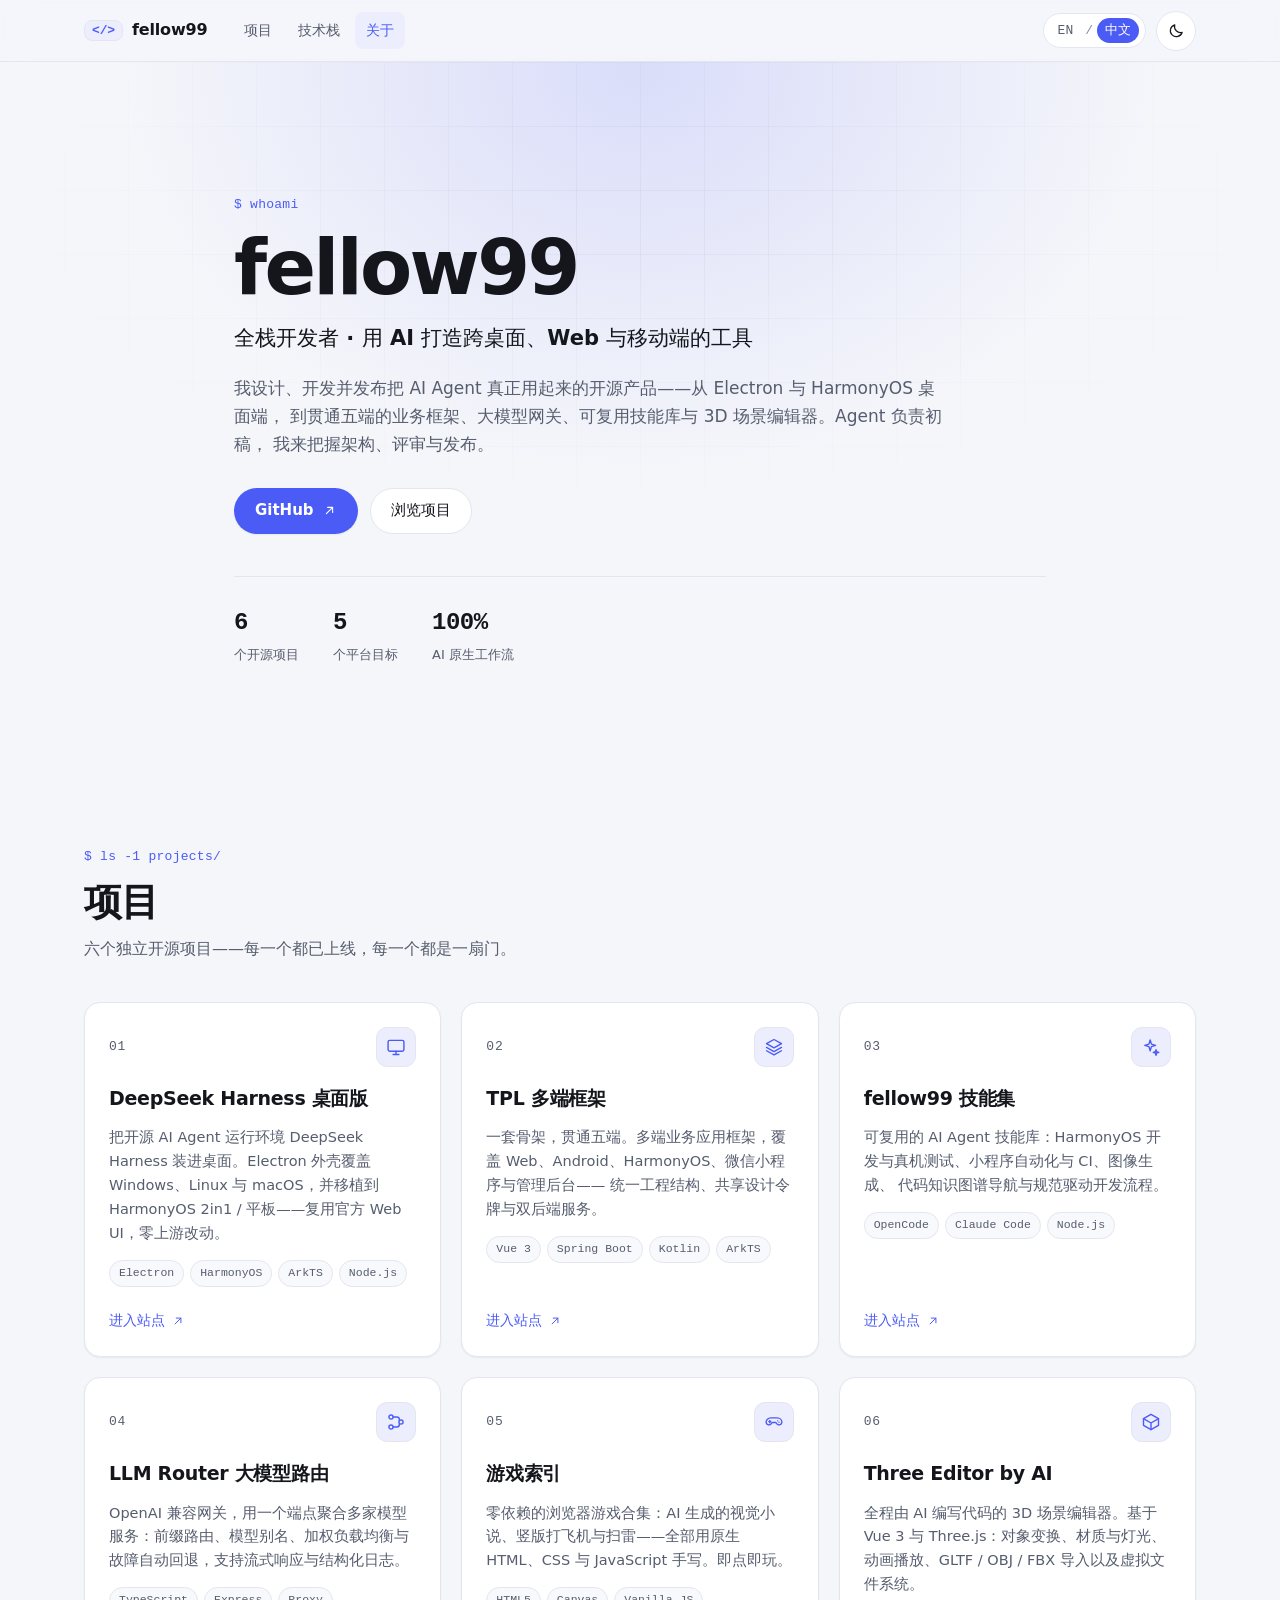
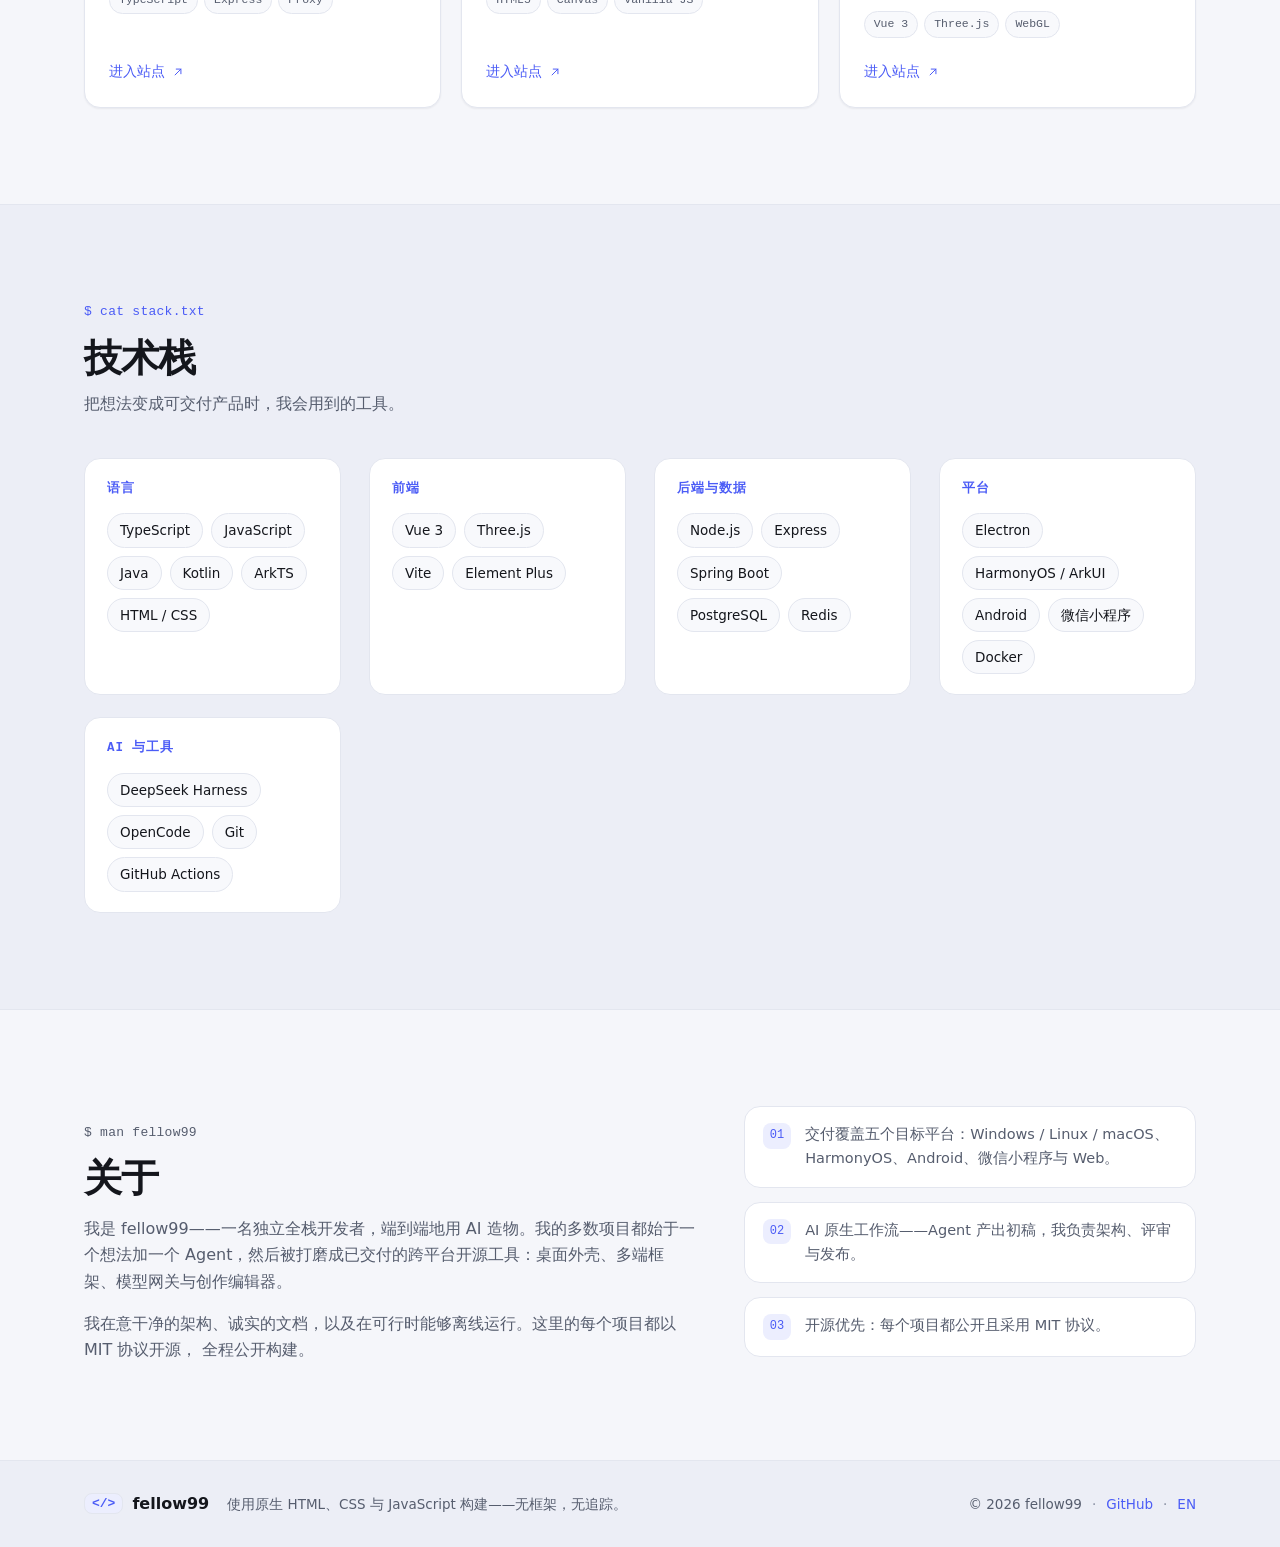
==== index_zh.html @ 57cb8d8e "feat: add bilingual personal homepage hub for six projects Add index.html (EN) and index_zh.html (zh" ====
<!DOCTYPE html>
<html lang="zh-CN" data-theme="light">
<head>
<meta charset="UTF-8">
<meta name="viewport" content="width=device-width, initial-scale=1.0">
<meta name="color-scheme" content="light dark">
<meta name="description" content="fellow99 —— 独立全栈开发者，用 AI 打造跨桌面、Web 与移动端的开源工具。">
<title>fellow99 — 用 AI 造物</title>
<script>
  (function () {
    var root = document.documentElement;
    try {
      var t = localStorage.getItem('fellow99-theme');
      if (t !== 'light' && t !== 'dark') {
        t = (window.matchMedia && window.matchMedia('(prefers-color-scheme: dark)').matches) ? 'dark' : 'light';
      }
      root.setAttribute('data-theme', t);
      root.classList.add('js');
      // Failsafe: if the deferred site script never runs, reveal all content.
      window.setTimeout(function () {
        if (!window.__fellow99Ready) root.classList.remove('js');
      }, 2000);
    } catch (e) { /* no-op: CSS default theme still applies */ }
  })();
</script>
<link rel="stylesheet" href="assets/style.css">
</head>
<body>

<svg class="svg-sprite" aria-hidden="true" focusable="false">
  <symbol id="i-desktop" viewBox="0 0 24 24">
    <rect x="2.5" y="4" width="19" height="13" rx="2"/>
    <path d="M8.5 21h7M12 17v4"/>
  </symbol>
  <symbol id="i-layers" viewBox="0 0 24 24">
    <path d="m12 3 9 5-9 5-9-5 9-5Z"/>
    <path d="m3 12.5 9 5 9-5"/>
    <path d="m3 16.5 9 5 9-5"/>
  </symbol>
  <symbol id="i-spark" viewBox="0 0 24 24">
    <path d="M11 3.5 12.5 8.5 17.5 10 12.5 11.5 11 16.5 9.5 11.5 4.5 10 9.5 8.5 11 3.5Z"/>
    <path d="M18 15.2 18.8 17.7 21.3 18.5 18.8 19.3 18 21.8 17.2 19.3 14.7 18.5 17.2 17.7 18 15.2Z"/>
  </symbol>
  <symbol id="i-route" viewBox="0 0 24 24">
    <circle cx="6" cy="6" r="2.5"/>
    <circle cx="6" cy="18" r="2.5"/>
    <circle cx="18" cy="12" r="2.5"/>
    <path d="M8.5 6H13a3 3 0 0 1 3 3v.5M8.5 18H13a3 3 0 0 0 3-3v-.5"/>
  </symbol>
  <symbol id="i-gamepad" viewBox="0 0 24 24">
    <path d="M8 7h8a5.5 5.5 0 0 1 5.5 5.5A3.5 3.5 0 0 1 15.2 14L14 12.5h-4L8.8 14A3.5 3.5 0 0 1 2.5 12.5 5.5 5.5 0 0 1 8 7Z"/>
    <path d="M7 10.2v2.6M5.7 11.5h2.6M16.4 10.6h.01M18 12.2h.01"/>
  </symbol>
  <symbol id="i-cube" viewBox="0 0 24 24">
    <path d="M12 2.8 21 8v8l-9 5.2L3 16V8l9-5.2Z"/>
    <path d="m3 8 9 5.2L21 8M12 13.2V21"/>
  </symbol>
  <symbol id="i-sun" viewBox="0 0 24 24">
    <circle cx="12" cy="12" r="4.2"/>
    <path d="M12 2.5v2.2M12 19.3v2.2M2.5 12h2.2M19.3 12h2.2M5.2 5.2l1.6 1.6M17.2 17.2l1.6 1.6M18.8 5.2l-1.6 1.6M6.8 17.2l-1.6 1.6"/>
  </symbol>
  <symbol id="i-moon" viewBox="0 0 24 24">
    <path d="M20 14.5A8.5 8.5 0 0 1 9.5 4a8.5 8.5 0 1 0 10.5 10.5Z"/>
  </symbol>
  <symbol id="i-external" viewBox="0 0 24 24">
    <path d="M7 17 17 7M9 7h8v8"/>
  </symbol>
</svg>

<header class="site-header">
  <div class="header-inner">
    <a class="brand" href="#top" aria-label="fellow99 —— 返回顶部">
      <span class="brand-mark" aria-hidden="true">&lt;/&gt;</span>
      <span class="brand-name">fellow99</span>
    </a>

    <nav class="nav" aria-label="页面分区">
      <a href="#projects" data-nav>项目</a>
      <a href="#stack" data-nav>技术栈</a>
      <a href="#about" data-nav>关于</a>
    </nav>

    <div class="controls">
      <div class="lang-switch" role="group" aria-label="语言">
        <a class="lang" href="index.html" hreflang="en">EN</a>
        <span class="lang-sep" aria-hidden="true">/</span>
        <a class="lang is-active" href="index_zh.html" hreflang="zh-CN" aria-current="page">中文</a>
      </div>

      <button class="theme-toggle" id="themeToggle" type="button"
              aria-label="切换到暗色主题"
              data-label-dark="切换到暗色主题"
              data-label-light="切换到亮色主题">
        <svg class="icon icon-sun" aria-hidden="true"><use href="#i-sun"></use></svg>
        <svg class="icon icon-moon" aria-hidden="true"><use href="#i-moon"></use></svg>
      </button>
    </div>
  </div>
</header>

<main id="top">

  <section class="hero">
    <div class="container hero-inner">
      <p class="eyebrow reveal">$ whoami</p>
      <h1 class="hero-title reveal">fellow99</h1>
      <p class="hero-role reveal">全栈开发者 · 用 AI 打造跨桌面、Web 与移动端的工具</p>
      <p class="hero-lede reveal">
        我设计、开发并发布把 AI Agent 真正用起来的开源产品——从 Electron 与 HarmonyOS 桌面端，
        到贯通五端的业务框架、大模型网关、可复用技能库与 3D 场景编辑器。Agent 负责初稿，
        我来把握架构、评审与发布。
      </p>

      <div class="hero-actions reveal">
        <a class="btn btn-primary" href="https://github.com/fellow99" target="_blank" rel="noopener">
          GitHub
          <svg class="icon" aria-hidden="true"><use href="#i-external"></use></svg>
        </a>
        <a class="btn btn-ghost" href="#projects">浏览项目</a>
      </div>

      <ul class="stat-strip reveal">
        <li><span class="stat-num">6</span><span class="stat-label">个开源项目</span></li>
        <li><span class="stat-num">5</span><span class="stat-label">个平台目标</span></li>
        <li><span class="stat-num">100%</span><span class="stat-label">AI 原生工作流</span></li>
      </ul>
    </div>
  </section>

  <section class="section" id="projects">
    <div class="container">
      <header class="section-head reveal">
        <p class="eyebrow">$ ls -1 projects/</p>
        <h2 class="section-title">项目</h2>
        <p class="section-lede">六个独立开源项目——每一个都已上线，每一个都是一扇门。</p>
      </header>

      <div class="project-grid">

        <a class="project-card reveal" href="https://fellow99.github.io/deepseek-harness-desktop-website/" target="_blank" rel="noopener">
          <div class="card-top">
            <span class="card-index">01</span>
            <svg class="card-icon icon" aria-hidden="true"><use href="#i-desktop"></use></svg>
          </div>
          <h3 class="card-title">DeepSeek Harness 桌面版</h3>
          <p class="card-desc">
            把开源 AI Agent 运行环境 DeepSeek Harness 装进桌面。Electron 外壳覆盖 Windows、Linux 与
            macOS，并移植到 HarmonyOS 2in1 / 平板——复用官方 Web UI，零上游改动。
          </p>
          <ul class="card-tags">
            <li>Electron</li><li>HarmonyOS</li><li>ArkTS</li><li>Node.js</li>
          </ul>
          <span class="card-link">进入站点 <svg class="icon" aria-hidden="true"><use href="#i-external"></use></svg></span>
        </a>

        <a class="project-card reveal" href="https://fellow99.github.io/tpl-website/" target="_blank" rel="noopener">
          <div class="card-top">
            <span class="card-index">02</span>
            <svg class="card-icon icon" aria-hidden="true"><use href="#i-layers"></use></svg>
          </div>
          <h3 class="card-title">TPL 多端框架</h3>
          <p class="card-desc">
            一套骨架，贯通五端。多端业务应用框架，覆盖 Web、Android、HarmonyOS、微信小程序与管理后台——
            统一工程结构、共享设计令牌与双后端服务。
          </p>
          <ul class="card-tags">
            <li>Vue 3</li><li>Spring Boot</li><li>Kotlin</li><li>ArkTS</li>
          </ul>
          <span class="card-link">进入站点 <svg class="icon" aria-hidden="true"><use href="#i-external"></use></svg></span>
        </a>

        <a class="project-card reveal" href="https://fellow99.github.io/fellow99-skills/" target="_blank" rel="noopener">
          <div class="card-top">
            <span class="card-index">03</span>
            <svg class="card-icon icon" aria-hidden="true"><use href="#i-spark"></use></svg>
          </div>
          <h3 class="card-title">fellow99 技能集</h3>
          <p class="card-desc">
            可复用的 AI Agent 技能库：HarmonyOS 开发与真机测试、小程序自动化与 CI、图像生成、
            代码知识图谱导航与规范驱动开发流程。
          </p>
          <ul class="card-tags">
            <li>OpenCode</li><li>Claude Code</li><li>Node.js</li>
          </ul>
          <span class="card-link">进入站点 <svg class="icon" aria-hidden="true"><use href="#i-external"></use></svg></span>
        </a>

        <a class="project-card reveal" href="https://fellow99.github.io/llm-router/" target="_blank" rel="noopener">
          <div class="card-top">
            <span class="card-index">04</span>
            <svg class="card-icon icon" aria-hidden="true"><use href="#i-route"></use></svg>
          </div>
          <h3 class="card-title">LLM Router 大模型路由</h3>
          <p class="card-desc">
            OpenAI 兼容网关，用一个端点聚合多家模型服务：前缀路由、模型别名、加权负载均衡与
            故障自动回退，支持流式响应与结构化日志。
          </p>
          <ul class="card-tags">
            <li>TypeScript</li><li>Express</li><li>Proxy</li>
          </ul>
          <span class="card-link">进入站点 <svg class="icon" aria-hidden="true"><use href="#i-external"></use></svg></span>
        </a>

        <a class="project-card reveal" href="https://fellow99.github.io/games-index/" target="_blank" rel="noopener">
          <div class="card-top">
            <span class="card-index">05</span>
            <svg class="card-icon icon" aria-hidden="true"><use href="#i-gamepad"></use></svg>
          </div>
          <h3 class="card-title">游戏索引</h3>
          <p class="card-desc">
            零依赖的浏览器游戏合集：AI 生成的视觉小说、竖版打飞机与扫雷——全部用原生 HTML、CSS 与
            JavaScript 手写。即点即玩。
          </p>
          <ul class="card-tags">
            <li>HTML5</li><li>Canvas</li><li>Vanilla JS</li>
          </ul>
          <span class="card-link">进入站点 <svg class="icon" aria-hidden="true"><use href="#i-external"></use></svg></span>
        </a>

        <a class="project-card reveal" href="https://fellow99.github.io/three-editor-by-ai/" target="_blank" rel="noopener">
          <div class="card-top">
            <span class="card-index">06</span>
            <svg class="card-icon icon" aria-hidden="true"><use href="#i-cube"></use></svg>
          </div>
          <h3 class="card-title">Three Editor by AI</h3>
          <p class="card-desc">
            全程由 AI 编写代码的 3D 场景编辑器。基于 Vue 3 与 Three.js：对象变换、材质与灯光、
            动画播放、GLTF / OBJ / FBX 导入以及虚拟文件系统。
          </p>
          <ul class="card-tags">
            <li>Vue 3</li><li>Three.js</li><li>WebGL</li>
          </ul>
          <span class="card-link">进入站点 <svg class="icon" aria-hidden="true"><use href="#i-external"></use></svg></span>
        </a>

      </div>
    </div>
  </section>

  <section class="section section-alt" id="stack">
    <div class="container">
      <header class="section-head reveal">
        <p class="eyebrow">$ cat stack.txt</p>
        <h2 class="section-title">技术栈</h2>
        <p class="section-lede">把想法变成可交付产品时，我会用到的工具。</p>
      </header>

      <div class="stack-grid">
        <div class="stack-group reveal">
          <h3 class="stack-title">语言</h3>
          <ul class="chips"><li>TypeScript</li><li>JavaScript</li><li>Java</li><li>Kotlin</li><li>ArkTS</li><li>HTML / CSS</li></ul>
        </div>
        <div class="stack-group reveal">
          <h3 class="stack-title">前端</h3>
          <ul class="chips"><li>Vue 3</li><li>Three.js</li><li>Vite</li><li>Element Plus</li></ul>
        </div>
        <div class="stack-group reveal">
          <h3 class="stack-title">后端与数据</h3>
          <ul class="chips"><li>Node.js</li><li>Express</li><li>Spring Boot</li><li>PostgreSQL</li><li>Redis</li></ul>
        </div>
        <div class="stack-group reveal">
          <h3 class="stack-title">平台</h3>
          <ul class="chips"><li>Electron</li><li>HarmonyOS / ArkUI</li><li>Android</li><li>微信小程序</li><li>Docker</li></ul>
        </div>
        <div class="stack-group reveal">
          <h3 class="stack-title">AI 与工具</h3>
          <ul class="chips"><li>DeepSeek Harness</li><li>OpenCode</li><li>Git</li><li>GitHub Actions</li></ul>
        </div>
      </div>
    </div>
  </section>

  <section class="section" id="about">
    <div class="container about-grid">
      <div class="about-copy reveal">
        <p class="eyebrow">$ man fellow99</p>
        <h2 class="section-title">关于</h2>
        <p>
          我是 fellow99——一名独立全栈开发者，端到端地用 AI 造物。我的多数项目都始于一个想法加一个
          Agent，然后被打磨成已交付的跨平台开源工具：桌面外壳、多端框架、模型网关与创作编辑器。
        </p>
        <p>
          我在意干净的架构、诚实的文档，以及在可行时能够离线运行。这里的每个项目都以 MIT 协议开源，
          全程公开构建。
        </p>
      </div>

      <ul class="fact-list reveal">
        <li>
          <span class="fact-mark" aria-hidden="true">01</span>
          <span class="fact-text">交付覆盖五个目标平台：Windows / Linux / macOS、HarmonyOS、Android、微信小程序与 Web。</span>
        </li>
        <li>
          <span class="fact-mark" aria-hidden="true">02</span>
          <span class="fact-text">AI 原生工作流——Agent 产出初稿，我负责架构、评审与发布。</span>
        </li>
        <li>
          <span class="fact-mark" aria-hidden="true">03</span>
          <span class="fact-text">开源优先：每个项目都公开且采用 MIT 协议。</span>
        </li>
      </ul>
    </div>
  </section>

</main>

<footer class="site-footer">
  <div class="container footer-inner">
    <div class="footer-brand">
      <span class="brand-mark" aria-hidden="true">&lt;/&gt;</span>
      <span>fellow99</span>
    </div>
    <p class="footer-note">使用原生 HTML、CSS 与 JavaScript 构建——无框架，无追踪。</p>
    <div class="footer-meta">
      <span>© <span data-year>2026</span> fellow99</span>
      <span class="footer-dot" aria-hidden="true">·</span>
      <a href="https://github.com/fellow99" target="_blank" rel="noopener">GitHub</a>
      <span class="footer-dot" aria-hidden="true">·</span>
      <a href="index.html" hreflang="en">EN</a>
    </div>
  </div>
</footer>

<script src="assets/script.js"></script>
</body>
</html>
---- assets/style.css ----
/* ============================================================
   fellow99.github.io — personal homepage
   Aesthetic: "engineering index" — monospace labels, hairline
   borders, a single indigo accent, token-driven dual theme.
   No frameworks, no external requests, offline-safe.
   ============================================================ */

/* ---------- Design tokens: light (default) ---------- */
:root {
  color-scheme: light;
  --bg:        #f5f6fa;
  --bg-soft:   #eceef6;
  --surface:   #ffffff;
  --surface-2: #f8f9fc;
  --text:      #14161c;
  --muted:     #565d6e;
  --faint:     #868da0;
  --hairline:  #e3e6ef;
  --accent:      #4b5cf6;
  --accent-ink:  #ffffff;
  --accent-soft: #eceefe;
  --accent-line: rgba(75, 92, 246, 0.42);
  --glow:        rgba(75, 92, 246, 0.16);
  --grid:        rgba(20, 24, 50, 0.045);
  --header-bg:   rgba(245, 246, 250, 0.82);

  --shadow-sm: 0 1px 2px rgba(16, 20, 40, 0.06);
  --shadow-md: 0 10px 30px -16px rgba(16, 20, 40, 0.28);
  --shadow-lg: 0 28px 64px -30px rgba(16, 20, 40, 0.36);

  --radius:    16px;
  --radius-sm: 11px;
  --radius-lg: 20px;
  --header-h:  62px;
  --container: 1160px;
  --ease:      cubic-bezier(0.22, 0.61, 0.36, 1);

  --font-sans: system-ui, -apple-system, "Segoe UI", Roboto, "Helvetica Neue",
               "PingFang SC", "Hiragino Sans GB", "Microsoft YaHei", "Noto Sans SC", sans-serif;
  --font-mono: ui-monospace, SFMono-Regular, "SF Mono", Menlo, Consolas,
               "JetBrains Mono", "Fira Code", "Courier New", monospace;
}

/* ---------- Design tokens: dark ---------- */
html[data-theme="dark"] {
  color-scheme: dark;
  --bg:        #08090d;
  --bg-soft:   #0d0f16;
  --surface:   #101319;
  --surface-2: #151922;
  --text:      #eceef4;
  --muted:     #9aa1b2;
  --faint:     #6b7286;
  --hairline:  #20242f;
  --accent:      #8290ff;
  --accent-ink:  #0a0b10;
  --accent-soft: #161a29;
  --accent-line: rgba(130, 144, 255, 0.48);
  --glow:        rgba(130, 144, 255, 0.20);
  --grid:        rgba(255, 255, 255, 0.035);
  --header-bg:   rgba(8, 9, 13, 0.78);

  --shadow-sm: 0 1px 2px rgba(0, 0, 0, 0.45);
  --shadow-md: 0 12px 32px -16px rgba(0, 0, 0, 0.72);
  --shadow-lg: 0 32px 72px -32px rgba(0, 0, 0, 0.9);
}

/* ---------- Reset & base ---------- */
*, *::before, *::after { box-sizing: border-box; }

html {
  scroll-behavior: smooth;
  -webkit-text-size-adjust: 100%;
}

body {
  margin: 0;
  background: var(--bg);
  color: var(--text);
  font-family: var(--font-sans);
  font-size: 16px;
  line-height: 1.65;
  -webkit-font-smoothing: antialiased;
  text-rendering: optimizeLegibility;
  transition: background-color 0.3s var(--ease), color 0.3s var(--ease);
}

h1, h2, h3, p, ul { margin: 0; }
ul { padding: 0; list-style: none; }
img, svg { display: block; }

a {
  color: var(--accent);
  text-decoration: none;
}
a:hover { text-decoration: underline; }

::selection { background: var(--accent); color: var(--accent-ink); }

:focus-visible {
  outline: 2px solid var(--accent);
  outline-offset: 3px;
  border-radius: 4px;
}

.container {
  width: 100%;
  max-width: var(--container);
  margin-inline: auto;
  padding-inline: 24px;
}

.svg-sprite {
  position: absolute;
  width: 0;
  height: 0;
  overflow: hidden;
}

.icon {
  width: 1em;
  height: 1em;
  flex: none;
  fill: none;
  stroke: currentColor;
  stroke-width: 1.7;
  stroke-linecap: round;
  stroke-linejoin: round;
}

/* ---------- Header ---------- */
.site-header {
  position: sticky;
  top: 0;
  z-index: 50;
  height: var(--header-h);
  border-bottom: 1px solid var(--hairline);
  background: var(--header-bg);
  -webkit-backdrop-filter: saturate(180%) blur(14px);
  backdrop-filter: saturate(180%) blur(14px);
}

.header-inner {
  display: flex;
  align-items: center;
  gap: 20px;
  height: 100%;
  max-width: var(--container);
  margin-inline: auto;
  padding-inline: 24px;
}

.brand {
  display: inline-flex;
  align-items: center;
  gap: 9px;
  color: var(--text);
  font-weight: 650;
  letter-spacing: -0.01em;
}
.brand:hover { text-decoration: none; }

.brand-mark {
  font-family: var(--font-mono);
  font-size: 13px;
  font-weight: 600;
  color: var(--accent);
  background: var(--accent-soft);
  border: 1px solid var(--hairline);
  border-radius: 8px;
  padding: 3px 7px;
  line-height: 1;
}

.nav {
  display: flex;
  gap: 4px;
  margin-left: 6px;
}

.nav a {
  color: var(--muted);
  font-size: 14px;
  padding: 7px 11px;
  border-radius: 8px;
  transition: color 0.2s var(--ease), background-color 0.2s var(--ease);
}
.nav a:hover { color: var(--text); background: var(--surface-2); text-decoration: none; }
.nav a.is-active { color: var(--accent); background: var(--accent-soft); }

.controls {
  display: flex;
  align-items: center;
  gap: 10px;
  margin-left: auto;
}

.lang-switch {
  display: inline-flex;
  align-items: center;
  gap: 4px;
  font-family: var(--font-mono);
  font-size: 13px;
  border: 1px solid var(--hairline);
  border-radius: 999px;
  padding: 4px 6px;
  background: var(--surface);
}
.lang {
  color: var(--muted);
  padding: 2px 8px;
  border-radius: 999px;
  transition: color 0.2s var(--ease), background-color 0.2s var(--ease);
}
.lang:hover { color: var(--text); text-decoration: none; }
.lang.is-active { color: var(--accent-ink); background: var(--accent); }
.lang-sep { color: var(--faint); }

.theme-toggle {
  display: inline-grid;
  place-items: center;
  width: 40px;
  height: 40px;
  border: 1px solid var(--hairline);
  border-radius: 999px;
  background: var(--surface);
  color: var(--text);
  cursor: pointer;
  transition: border-color 0.2s var(--ease), background-color 0.2s var(--ease), transform 0.2s var(--ease);
}
.theme-toggle:hover { border-color: var(--accent-line); transform: translateY(-1px); }
.theme-toggle .icon { width: 17px; height: 17px; }
.theme-toggle .icon-sun { display: none; }
.theme-toggle .icon-moon { display: block; }
html[data-theme="dark"] .theme-toggle .icon-sun { display: block; }
html[data-theme="dark"] .theme-toggle .icon-moon { display: none; }

/* ---------- Hero ---------- */
.hero {
  position: relative;
  overflow: hidden;
  padding: clamp(64px, 11vw, 132px) 0 clamp(48px, 7vw, 84px);
}

.hero::before {
  content: "";
  position: absolute;
  inset: -50% 0 auto;
  height: 150%;
  background: radial-gradient(58% 56% at 50% 34%, var(--glow), transparent 70%);
  pointer-events: none;
}

.hero::after {
  content: "";
  position: absolute;
  inset: 0;
  background-image:
    linear-gradient(var(--grid) 1px, transparent 1px),
    linear-gradient(90deg, var(--grid) 1px, transparent 1px);
  background-size: 64px 64px;
  -webkit-mask-image: radial-gradient(72% 62% at 50% 22%, #000, transparent 74%);
  mask-image: radial-gradient(72% 62% at 50% 22%, #000, transparent 74%);
  pointer-events: none;
}

.hero-inner { position: relative; z-index: 1; max-width: 860px; }

.eyebrow {
  font-family: var(--font-mono);
  font-size: 13px;
  letter-spacing: 0.02em;
  color: var(--accent);
  margin-bottom: 14px;
}

.hero-title {
  font-size: clamp(44px, 8vw, 76px);
  line-height: 1.02;
  letter-spacing: -0.035em;
  font-weight: 750;
}

.hero-role {
  margin-top: 14px;
  font-size: clamp(17px, 2.4vw, 21px);
  font-weight: 550;
  color: var(--text);
}

.hero-lede {
  margin-top: 18px;
  max-width: 66ch;
  font-size: 17px;
  color: var(--muted);
}

.hero-actions {
  display: flex;
  flex-wrap: wrap;
  gap: 12px;
  margin-top: 30px;
}

.btn {
  display: inline-flex;
  align-items: center;
  gap: 8px;
  min-height: 46px;
  padding: 0 20px;
  border-radius: 999px;
  font-size: 15px;
  font-weight: 560;
  border: 1px solid transparent;
  cursor: pointer;
  transition: transform 0.2s var(--ease), background-color 0.2s var(--ease),
              border-color 0.2s var(--ease), box-shadow 0.2s var(--ease);
}
.btn:hover { text-decoration: none; transform: translateY(-2px); }
.btn .icon { width: 15px; height: 15px; }

.btn-primary {
  background: var(--accent);
  color: var(--accent-ink);
  box-shadow: var(--shadow-sm);
}
.btn-primary:hover { box-shadow: var(--shadow-md); }

.btn-ghost {
  background: var(--surface);
  color: var(--text);
  border-color: var(--hairline);
}
.btn-ghost:hover { border-color: var(--accent-line); }

.stat-strip {
  display: flex;
  flex-wrap: wrap;
  gap: 14px 34px;
  margin-top: 42px;
  padding-top: 26px;
  border-top: 1px solid var(--hairline);
}
.stat-strip li { display: flex; flex-direction: column; gap: 2px; }
.stat-num {
  font-family: var(--font-mono);
  font-size: 24px;
  font-weight: 600;
  letter-spacing: -0.02em;
}
.stat-label { font-size: 13px; color: var(--muted); }

/* ---------- Section shell ---------- */
.section {
  padding: clamp(56px, 8vw, 96px) 0;
  scroll-margin-top: calc(var(--header-h) + 16px);
}
.section-alt { background: var(--bg-soft); border-block: 1px solid var(--hairline); }

.section-head { max-width: 720px; margin-bottom: 40px; }
.section-title {
  font-size: clamp(28px, 4vw, 38px);
  line-height: 1.12;
  letter-spacing: -0.025em;
  font-weight: 720;
}
.section-lede { margin-top: 12px; font-size: 16px; color: var(--muted); }

/* ---------- Projects ---------- */
.project-grid {
  display: grid;
  grid-template-columns: repeat(3, minmax(0, 1fr));
  gap: 20px;
}

.project-card {
  position: relative;
  display: flex;
  flex-direction: column;
  gap: 12px;
  padding: 24px;
  color: var(--text);
  background: var(--surface);
  border: 1px solid var(--hairline);
  border-radius: var(--radius);
  box-shadow: var(--shadow-sm);
  transition: transform 0.3s var(--ease), border-color 0.3s var(--ease),
              box-shadow 0.3s var(--ease), background-color 0.3s var(--ease);
}
.project-card:hover {
  text-decoration: none;
  transform: translateY(-3px);
  border-color: var(--accent-line);
  box-shadow: var(--shadow-lg);
}
.project-card::after {
  content: "";
  position: absolute;
  inset: 0;
  border-radius: inherit;
  background: radial-gradient(120% 90% at 50% -30%, var(--glow), transparent 62%);
  opacity: 0;
  transition: opacity 0.35s var(--ease);
  pointer-events: none;
}
.project-card:hover::after { opacity: 1; }

.card-top {
  display: flex;
  align-items: center;
  justify-content: space-between;
  margin-bottom: 4px;
}
.card-index {
  font-family: var(--font-mono);
  font-size: 13px;
  color: var(--muted);
  letter-spacing: 0.06em;
}
.card-icon {
  width: 40px;
  height: 40px;
  padding: 9px;
  border-radius: var(--radius-sm);
  background: var(--accent-soft);
  border: 1px solid var(--hairline);
  color: var(--accent);
}

.card-title {
  font-size: 19px;
  font-weight: 650;
  letter-spacing: -0.015em;
}
.card-desc { font-size: 14.5px; color: var(--muted); }

.card-tags {
  display: flex;
  flex-wrap: wrap;
  gap: 6px;
  margin-top: 2px;
}
.card-tags li {
  font-family: var(--font-mono);
  font-size: 11.5px;
  color: var(--muted);
  background: var(--surface-2);
  border: 1px solid var(--hairline);
  border-radius: 999px;
  padding: 3px 9px;
}

.card-link {
  display: inline-flex;
  align-items: center;
  gap: 6px;
  margin-top: auto;
  padding-top: 10px;
  font-size: 14px;
  font-weight: 560;
  color: var(--accent);
}
.card-link .icon {
  width: 14px;
  height: 14px;
  transition: transform 0.25s var(--ease);
}
.project-card:hover .card-link .icon { transform: translate(2px, -2px); }

/* ---------- Stack ---------- */
.stack-grid {
  display: grid;
  grid-template-columns: repeat(auto-fit, minmax(240px, 1fr));
  gap: 22px 28px;
}
.stack-group {
  padding: 20px 22px;
  background: var(--surface);
  border: 1px solid var(--hairline);
  border-radius: var(--radius);
}
.stack-title {
  font-family: var(--font-mono);
  font-size: 12.5px;
  font-weight: 600;
  letter-spacing: 0.07em;
  text-transform: uppercase;
  color: var(--accent);
  margin-bottom: 14px;
}
.chips { display: flex; flex-wrap: wrap; gap: 8px; }
.chips li {
  font-size: 13.5px;
  color: var(--text);
  background: var(--surface-2);
  border: 1px solid var(--hairline);
  border-radius: 999px;
  padding: 5px 12px;
}

/* ---------- About ---------- */
.about-grid {
  display: grid;
  grid-template-columns: 1.15fr 0.85fr;
  gap: 48px;
  align-items: start;
}
.about-copy p { margin-top: 16px; color: var(--muted); max-width: 60ch; }
.about-copy .section-title { margin-top: 0; }

.fact-list { display: flex; flex-direction: column; gap: 14px; }
.fact-list li {
  display: flex;
  gap: 14px;
  padding: 16px 18px;
  background: var(--surface);
  border: 1px solid var(--hairline);
  border-radius: var(--radius);
}
.fact-mark {
  font-family: var(--font-mono);
  font-size: 12px;
  color: var(--accent);
  background: var(--accent-soft);
  border-radius: 8px;
  padding: 3px 7px;
  height: fit-content;
}
.fact-text { font-size: 14.5px; color: var(--muted); }

/* ---------- Footer ---------- */
.site-footer {
  border-top: 1px solid var(--hairline);
  background: var(--bg-soft);
  padding: 30px 0;
}
.footer-inner {
  display: flex;
  flex-wrap: wrap;
  align-items: center;
  gap: 10px 18px;
}
.footer-brand {
  display: inline-flex;
  align-items: center;
  gap: 9px;
  font-weight: 650;
}
.footer-note { font-size: 13.5px; color: var(--muted); }
.footer-meta {
  display: flex;
  align-items: center;
  gap: 10px;
  margin-left: auto;
  font-size: 13.5px;
  color: var(--muted);
}
.footer-dot { color: var(--faint); }

/* ---------- Reveal on scroll (JS-gated) ---------- */
html.js .reveal {
  opacity: 0;
  transform: translateY(14px);
  transition: opacity 0.6s var(--ease), transform 0.6s var(--ease);
}
html.js .reveal.is-visible { opacity: 1; transform: none; }

/* Gentle stagger for the hero copy column */
.hero-inner .reveal:nth-child(1) { transition-delay: 0ms; }
.hero-inner .reveal:nth-child(2) { transition-delay: 70ms; }
.hero-inner .reveal:nth-child(3) { transition-delay: 140ms; }
.hero-inner .reveal:nth-child(4) { transition-delay: 210ms; }
.hero-inner .reveal:nth-child(5) { transition-delay: 280ms; }
.hero-inner .reveal:nth-child(6) { transition-delay: 350ms; }

/* ---------- Responsive ---------- */
@media (max-width: 980px) {
  .project-grid { grid-template-columns: repeat(2, minmax(0, 1fr)); }
  .about-grid { grid-template-columns: 1fr; gap: 32px; }
}

@media (max-width: 760px) {
  .nav { display: none; }
  .container, .header-inner { padding-inline: 18px; }
}

@media (max-width: 620px) {
  .project-grid { grid-template-columns: 1fr; }
  .header-inner { gap: 12px; }
  .stat-strip { gap: 12px 26px; }
  .footer-meta { margin-left: 0; }
}

/* ---------- Reduced motion ---------- */
@media (prefers-reduced-motion: reduce) {
  html { scroll-behavior: auto; }
  *, *::before, *::after {
    animation-duration: 0.001ms !important;
    transition-duration: 0.001ms !important;
    transition-delay: 0ms !important;
  }
  html.js .reveal { opacity: 1; transform: none; }
  .project-card:hover, .btn:hover, .theme-toggle:hover { transform: none; }
}
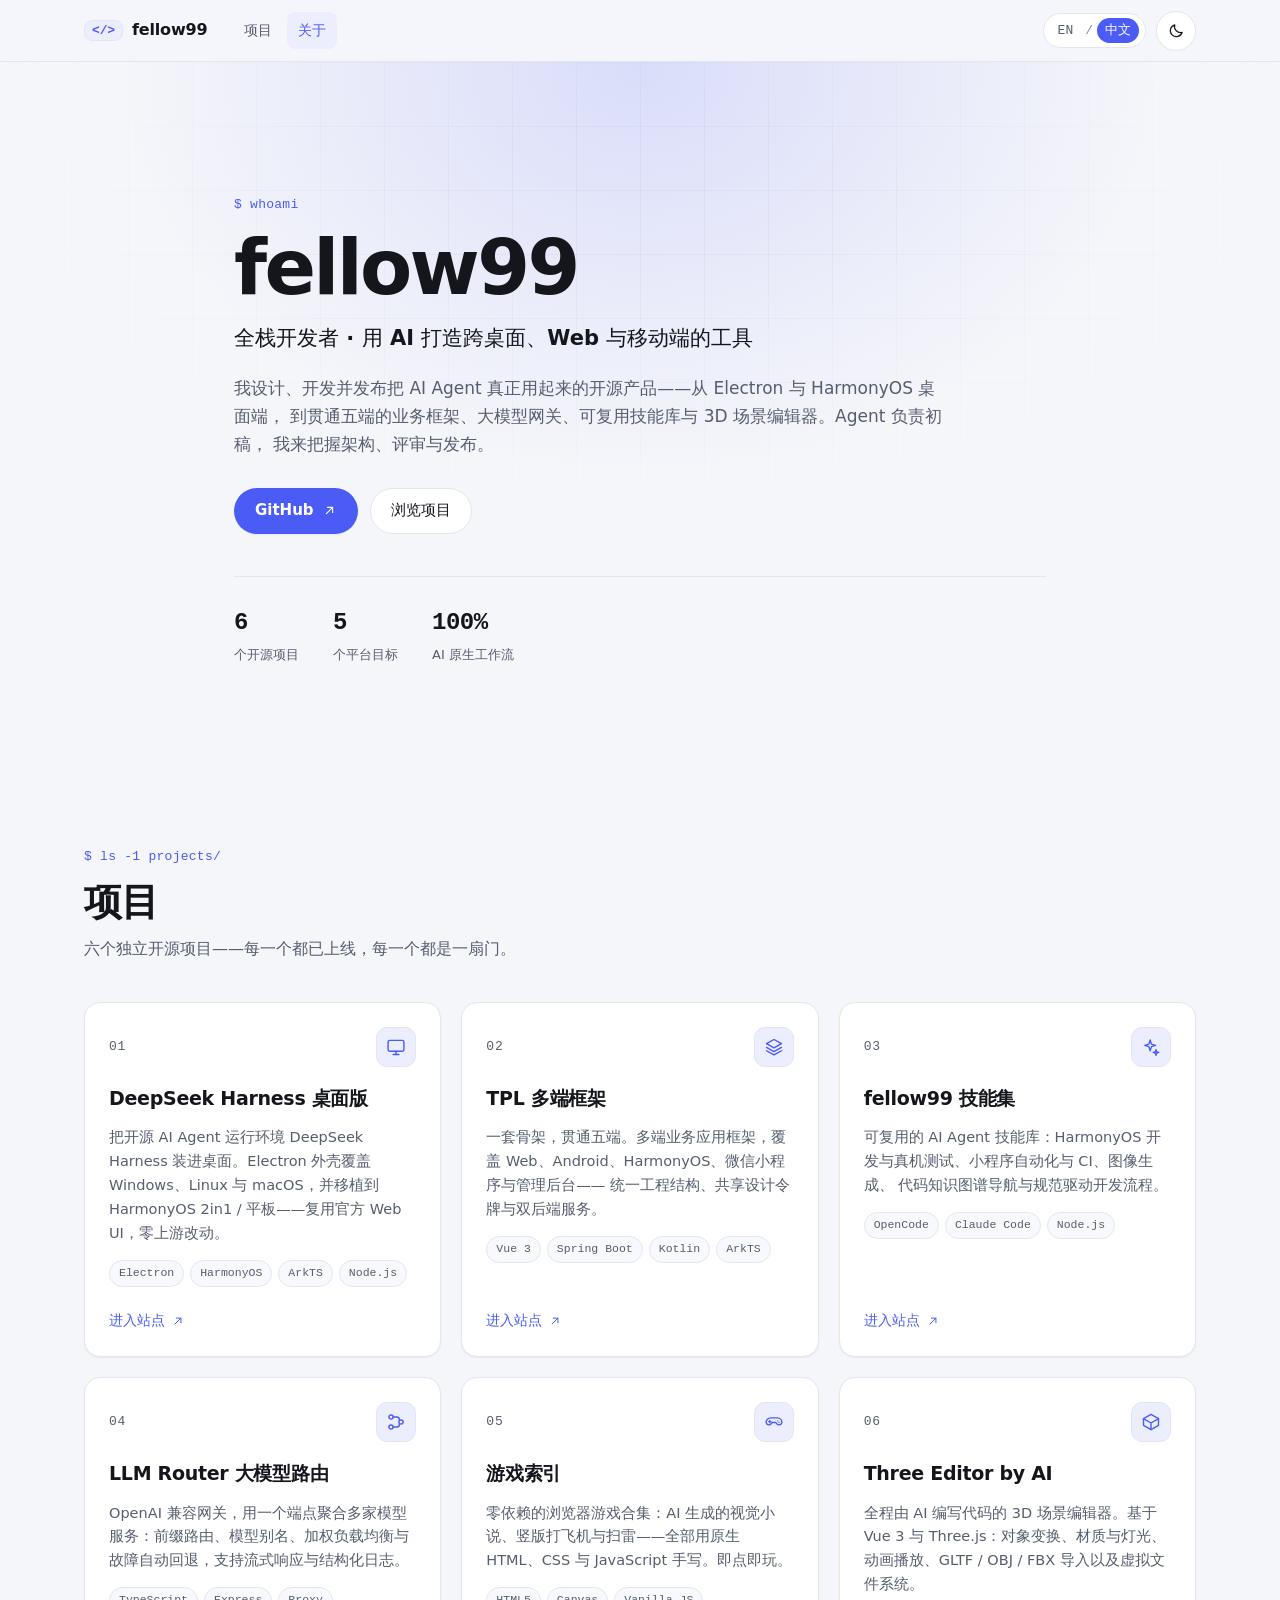
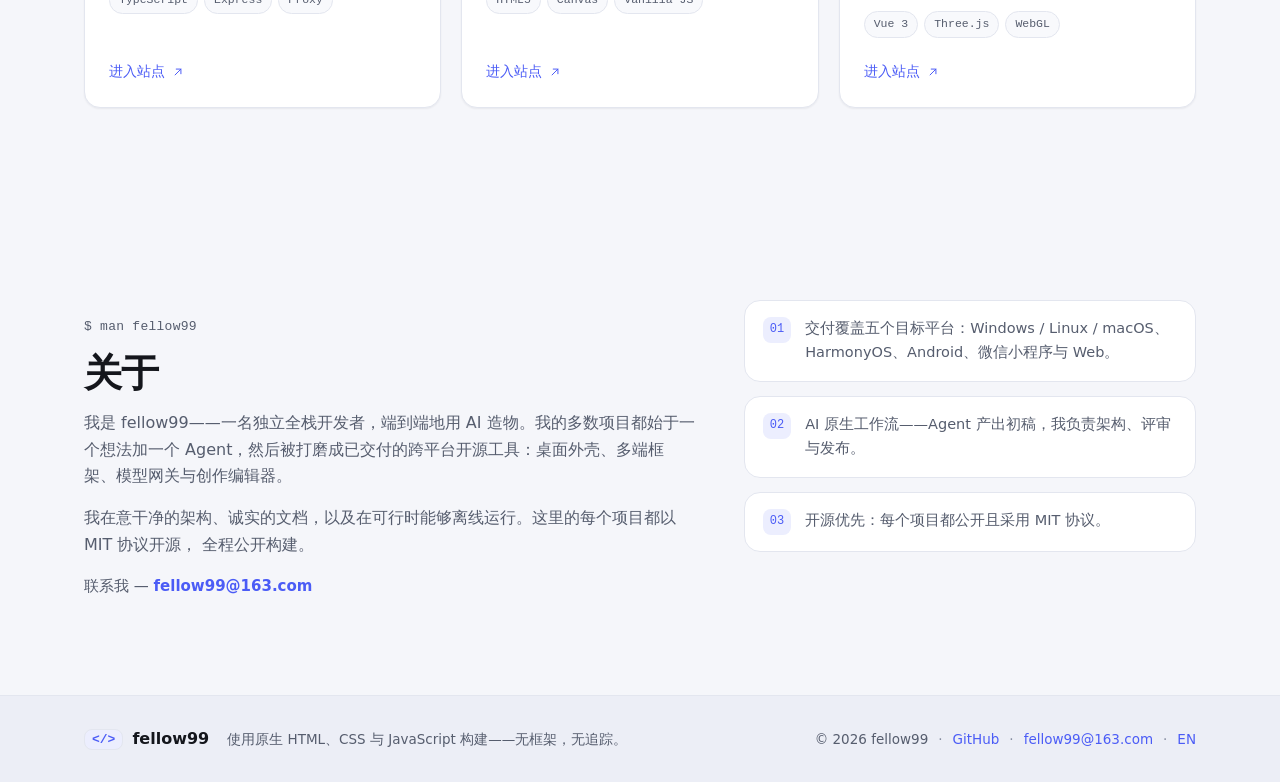
==== commit 3d710565: "feat: add email contact and remove the stack section Drop the Stack band, its nav link and the now-d" ====
--- a/index_zh.html
+++ b/index_zh.html
@@ -76,7 +76,6 @@
 
     <nav class="nav" aria-label="页面分区">
       <a href="#projects" data-nav>项目</a>
-      <a href="#stack" data-nav>技术栈</a>
       <a href="#about" data-nav>关于</a>
     </nav>
 
@@ -233,39 +232,6 @@
           <span class="card-link">进入站点 <svg class="icon" aria-hidden="true"><use href="#i-external"></use></svg></span>
         </a>
 
-      </div>
-    </div>
-  </section>
-
-  <section class="section section-alt" id="stack">
-    <div class="container">
-      <header class="section-head reveal">
-        <p class="eyebrow">$ cat stack.txt</p>
-        <h2 class="section-title">技术栈</h2>
-        <p class="section-lede">把想法变成可交付产品时，我会用到的工具。</p>
-      </header>
-
-      <div class="stack-grid">
-        <div class="stack-group reveal">
-          <h3 class="stack-title">语言</h3>
-          <ul class="chips"><li>TypeScript</li><li>JavaScript</li><li>Java</li><li>Kotlin</li><li>ArkTS</li><li>HTML / CSS</li></ul>
-        </div>
-        <div class="stack-group reveal">
-          <h3 class="stack-title">前端</h3>
-          <ul class="chips"><li>Vue 3</li><li>Three.js</li><li>Vite</li><li>Element Plus</li></ul>
-        </div>
-        <div class="stack-group reveal">
-          <h3 class="stack-title">后端与数据</h3>
-          <ul class="chips"><li>Node.js</li><li>Express</li><li>Spring Boot</li><li>PostgreSQL</li><li>Redis</li></ul>
-        </div>
-        <div class="stack-group reveal">
-          <h3 class="stack-title">平台</h3>
-          <ul class="chips"><li>Electron</li><li>HarmonyOS / ArkUI</li><li>Android</li><li>微信小程序</li><li>Docker</li></ul>
-        </div>
-        <div class="stack-group reveal">
-          <h3 class="stack-title">AI 与工具</h3>
-          <ul class="chips"><li>DeepSeek Harness</li><li>OpenCode</li><li>Git</li><li>GitHub Actions</li></ul>
-        </div>
       </div>
     </div>
   </section>
@@ -282,6 +248,9 @@
         <p>
           我在意干净的架构、诚实的文档，以及在可行时能够离线运行。这里的每个项目都以 MIT 协议开源，
           全程公开构建。
+        </p>
+        <p class="about-contact">
+          联系我 — <a href="mailto:fellow99@163.com">fellow99@163.com</a>
         </p>
       </div>
 
@@ -316,6 +285,8 @@
       <span class="footer-dot" aria-hidden="true">·</span>
       <a href="https://github.com/fellow99" target="_blank" rel="noopener">GitHub</a>
       <span class="footer-dot" aria-hidden="true">·</span>
+      <a href="mailto:fellow99@163.com">fellow99@163.com</a>
+      <span class="footer-dot" aria-hidden="true">·</span>
       <a href="index.html" hreflang="en">EN</a>
     </div>
   </div>
--- a/assets/style.css
+++ b/assets/style.css
@@ -355,8 +355,6 @@
   padding: clamp(56px, 8vw, 96px) 0;
   scroll-margin-top: calc(var(--header-h) + 16px);
 }
-.section-alt { background: var(--bg-soft); border-block: 1px solid var(--hairline); }
-
 .section-head { max-width: 720px; margin-bottom: 40px; }
 .section-title {
   font-size: clamp(28px, 4vw, 38px);
@@ -467,37 +465,6 @@
 }
 .project-card:hover .card-link .icon { transform: translate(2px, -2px); }
 
-/* ---------- Stack ---------- */
-.stack-grid {
-  display: grid;
-  grid-template-columns: repeat(auto-fit, minmax(240px, 1fr));
-  gap: 22px 28px;
-}
-.stack-group {
-  padding: 20px 22px;
-  background: var(--surface);
-  border: 1px solid var(--hairline);
-  border-radius: var(--radius);
-}
-.stack-title {
-  font-family: var(--font-mono);
-  font-size: 12.5px;
-  font-weight: 600;
-  letter-spacing: 0.07em;
-  text-transform: uppercase;
-  color: var(--accent);
-  margin-bottom: 14px;
-}
-.chips { display: flex; flex-wrap: wrap; gap: 8px; }
-.chips li {
-  font-size: 13.5px;
-  color: var(--text);
-  background: var(--surface-2);
-  border: 1px solid var(--hairline);
-  border-radius: 999px;
-  padding: 5px 12px;
-}
-
 /* ---------- About ---------- */
 .about-grid {
   display: grid;
@@ -507,6 +474,8 @@
 }
 .about-copy p { margin-top: 16px; color: var(--muted); max-width: 60ch; }
 .about-copy .section-title { margin-top: 0; }
+.about-contact { font-size: 15px; }
+.about-contact a { font-weight: 560; }
 
 .fact-list { display: flex; flex-direction: column; gap: 14px; }
 .fact-list li {
@@ -579,16 +548,79 @@
   .about-grid { grid-template-columns: 1fr; gap: 32px; }
 }
 
+/* Mobile / portrait: header becomes two rows and the section nav stays
+   reachable (horizontal scroll) instead of being hidden. */
 @media (max-width: 760px) {
-  .nav { display: none; }
-  .container, .header-inner { padding-inline: 18px; }
+  :root { --header-h: 104px; }
+
+  .site-header { height: auto; }
+
+  .header-inner {
+    flex-wrap: wrap;
+    align-items: center;
+    row-gap: 4px;
+    height: auto;
+    padding: 9px 18px 7px;
+  }
+
+  .brand { order: 1; }
+  .brand-name { font-size: 15px; }
+  .controls { order: 2; margin-left: auto; }
+
+  .nav {
+    order: 3;
+    width: 100%;
+    margin: 4px 0 0;
+    gap: 4px;
+    overflow-x: auto;
+    -webkit-overflow-scrolling: touch;
+    scrollbar-width: none;
+    -ms-overflow-style: none;
+  }
+  .nav::-webkit-scrollbar { display: none; }
+  .nav a {
+    display: inline-flex;
+    align-items: center;
+    min-height: 38px;
+    padding: 0 14px;
+    white-space: nowrap;
+  }
+
+  .container { padding-inline: 18px; }
+  .theme-toggle { width: 42px; height: 42px; }
+  .lang { display: inline-flex; align-items: center; min-height: 36px; padding: 0 11px; }
 }
 
 @media (max-width: 620px) {
   .project-grid { grid-template-columns: 1fr; }
-  .header-inner { gap: 12px; }
-  .stat-strip { gap: 12px 26px; }
+
+  .hero { padding-top: 44px; }
+  .hero-title { font-size: clamp(38px, 11vw, 54px); }
+  .hero-lede { font-size: 16px; }
+
+  .header-inner { gap: 10px; }
+  .section { padding: 52px 0; }
+  .section-head { margin-bottom: 30px; }
+
+  .footer-inner { flex-direction: column; align-items: flex-start; gap: 8px; }
   .footer-meta { margin-left: 0; }
+}
+
+@media (max-width: 440px) {
+  .hero-actions { flex-direction: column; }
+  .hero-actions .btn { width: 100%; justify-content: center; }
+
+  .stat-strip { display: grid; grid-template-columns: repeat(3, minmax(0, 1fr)); gap: 10px; }
+  .stat-num { font-size: 20px; }
+  .stat-label { font-size: 12px; }
+
+  .project-card { padding: 20px; }
+}
+
+/* Very narrow phones (≤380px): tighten gutters so brand + controls stay on one row. */
+@media (max-width: 380px) {
+  .container, .header-inner { padding-inline: 14px; }
+  .lang { padding: 6px 9px; }
 }
 
 /* ---------- Reduced motion ---------- */
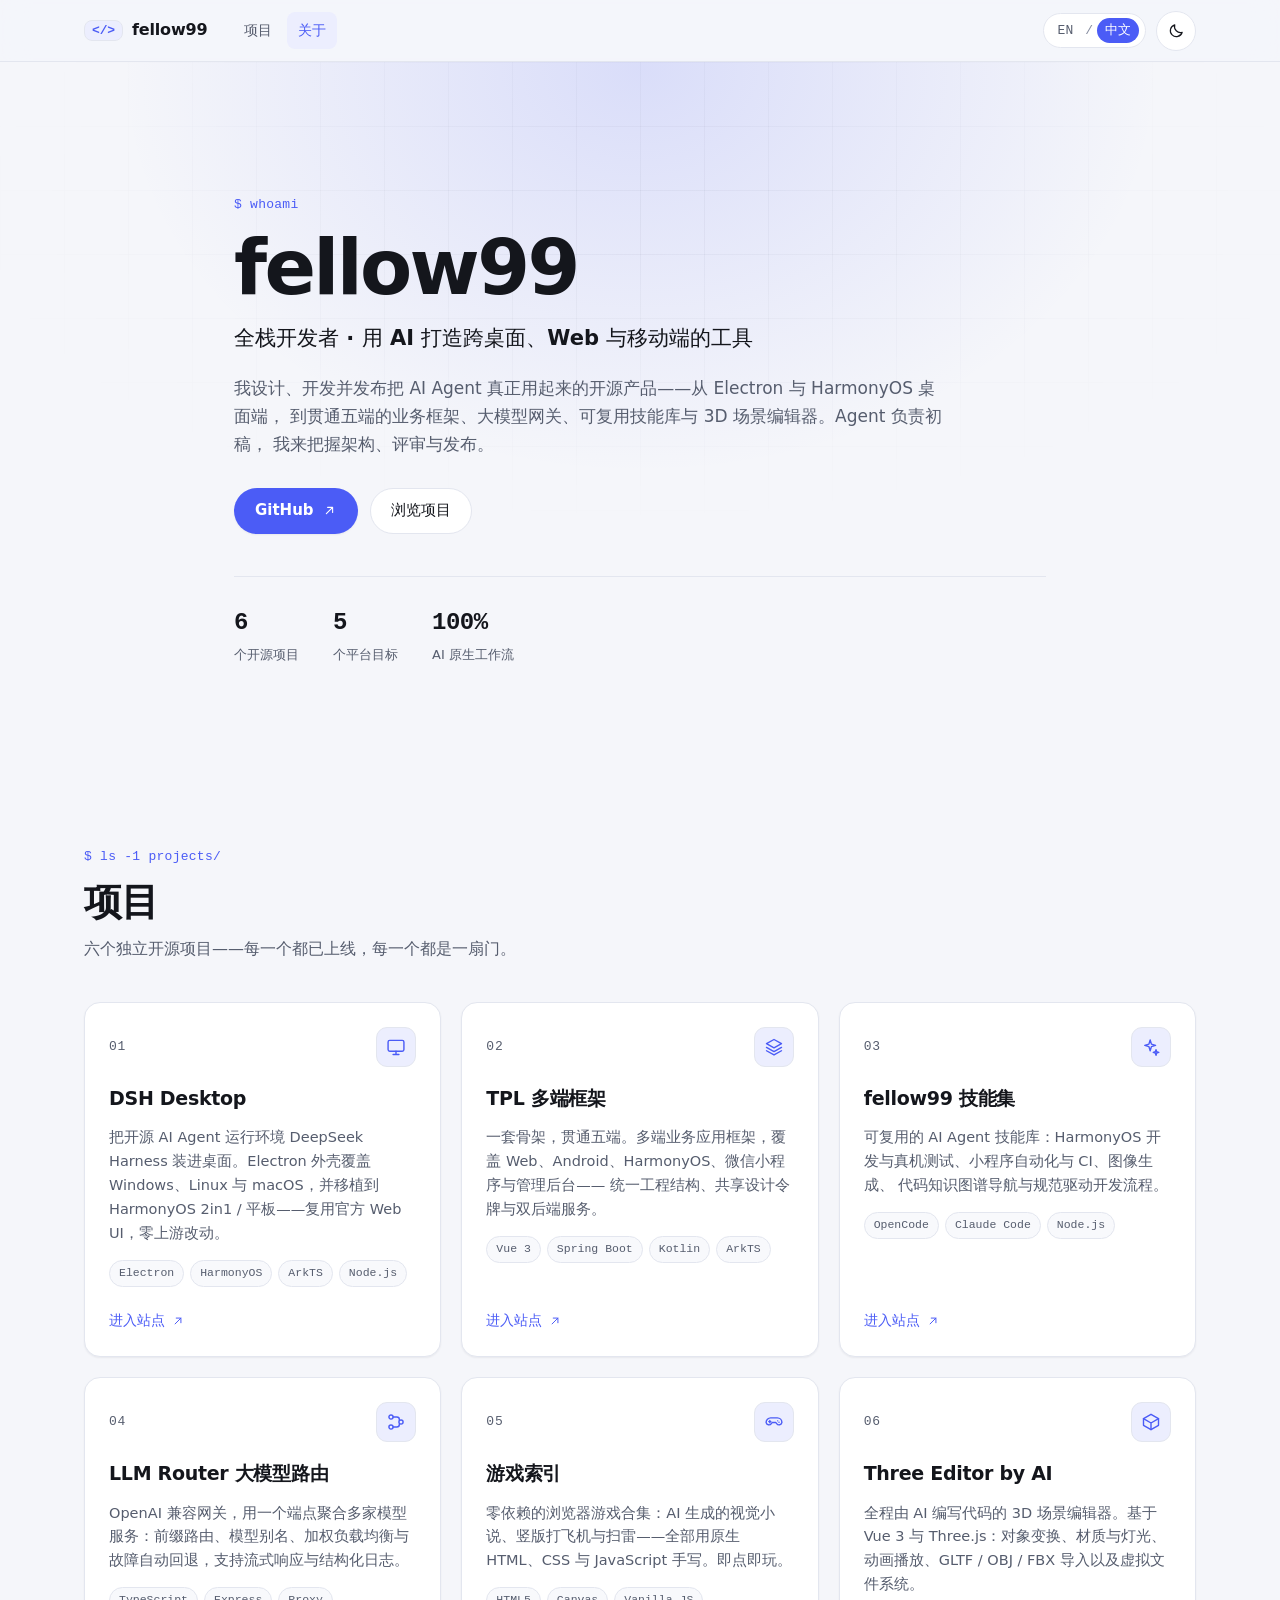
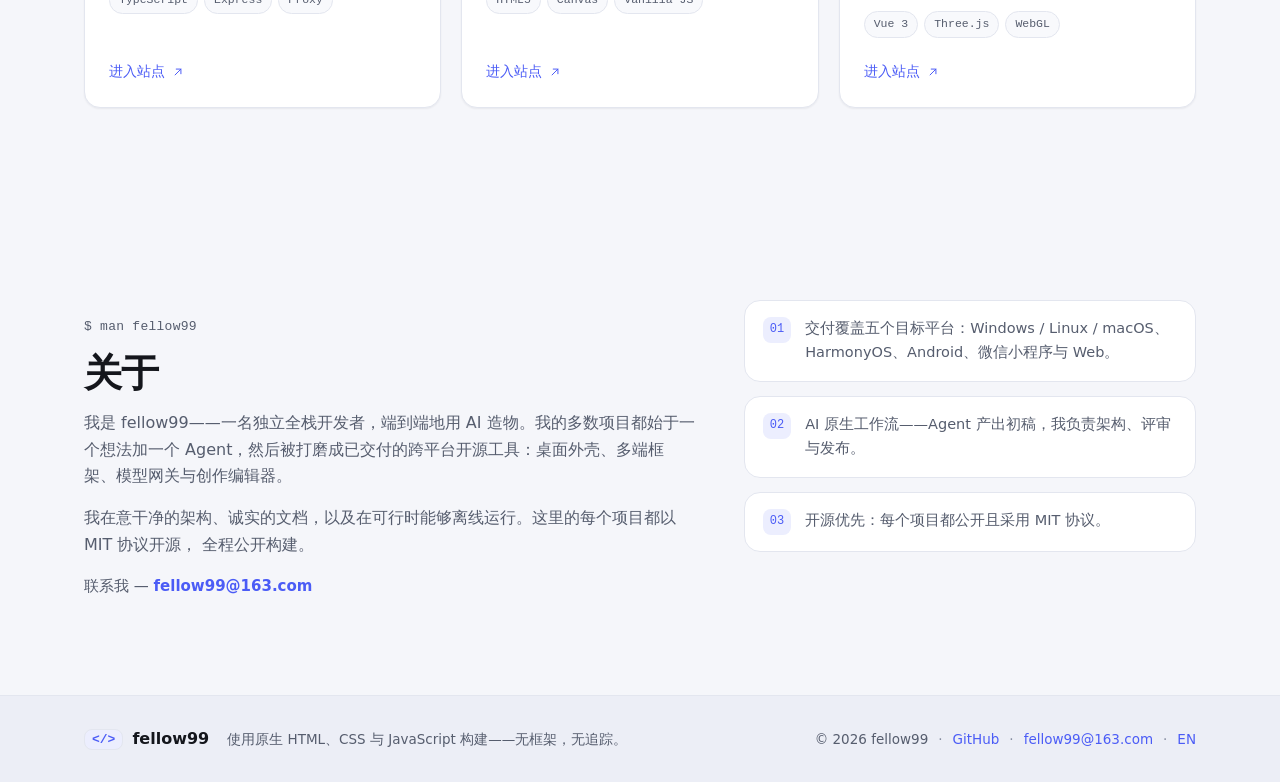
==== commit beafa0e7: "feat: 项目卡片更名 DSH Desktop 并更新站点链接 中英双页项目卡片标题统一为 DSH Desktop，卡片 href 同步到改名后的 dsh-desktop-website。  Ult" ====
--- a/index_zh.html
+++ b/index_zh.html
@@ -136,12 +136,12 @@
 
       <div class="project-grid">
 
-        <a class="project-card reveal" href="https://fellow99.github.io/deepseek-harness-desktop-website/" target="_blank" rel="noopener">
+        <a class="project-card reveal" href="https://fellow99.github.io/dsh-desktop-website/" target="_blank" rel="noopener">
           <div class="card-top">
             <span class="card-index">01</span>
             <svg class="card-icon icon" aria-hidden="true"><use href="#i-desktop"></use></svg>
           </div>
-          <h3 class="card-title">DeepSeek Harness 桌面版</h3>
+          <h3 class="card-title">DSH Desktop</h3>
           <p class="card-desc">
             把开源 AI Agent 运行环境 DeepSeek Harness 装进桌面。Electron 外壳覆盖 Windows、Linux 与
             macOS，并移植到 HarmonyOS 2in1 / 平板——复用官方 Web UI，零上游改动。
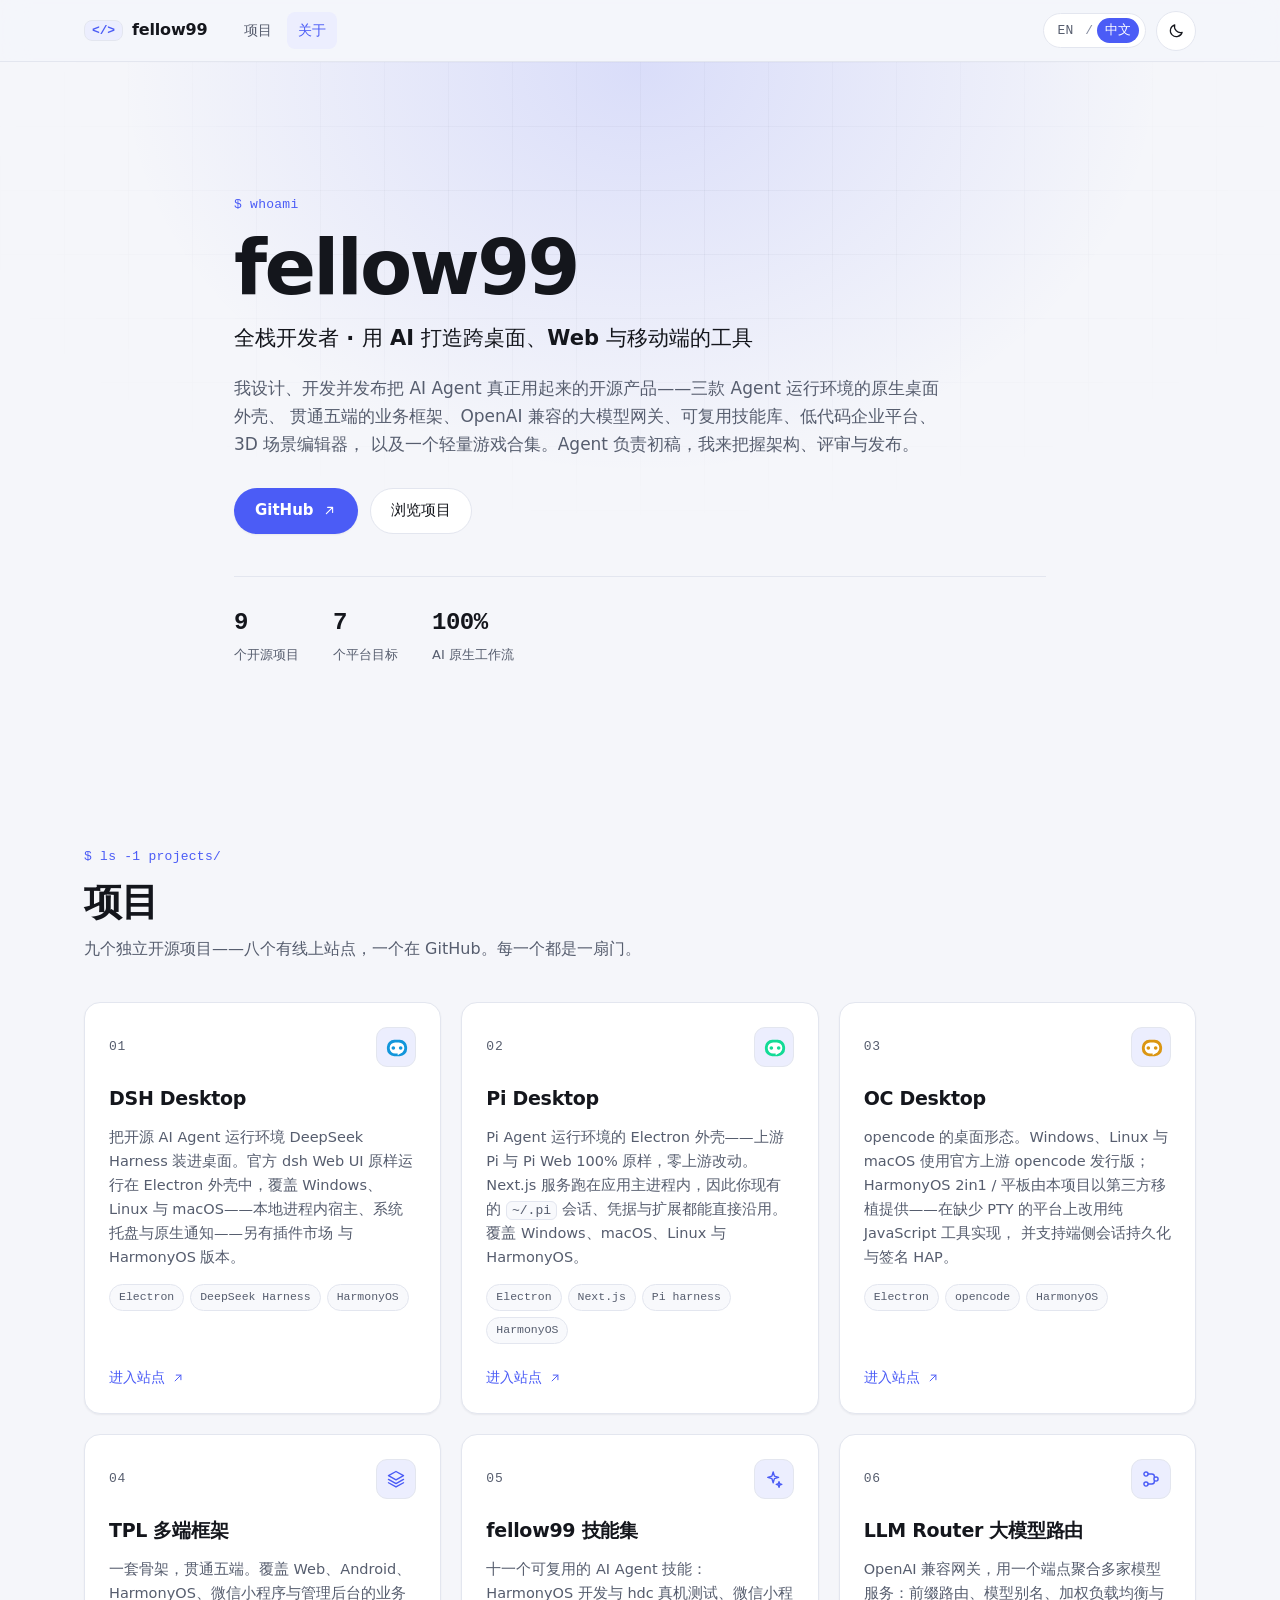
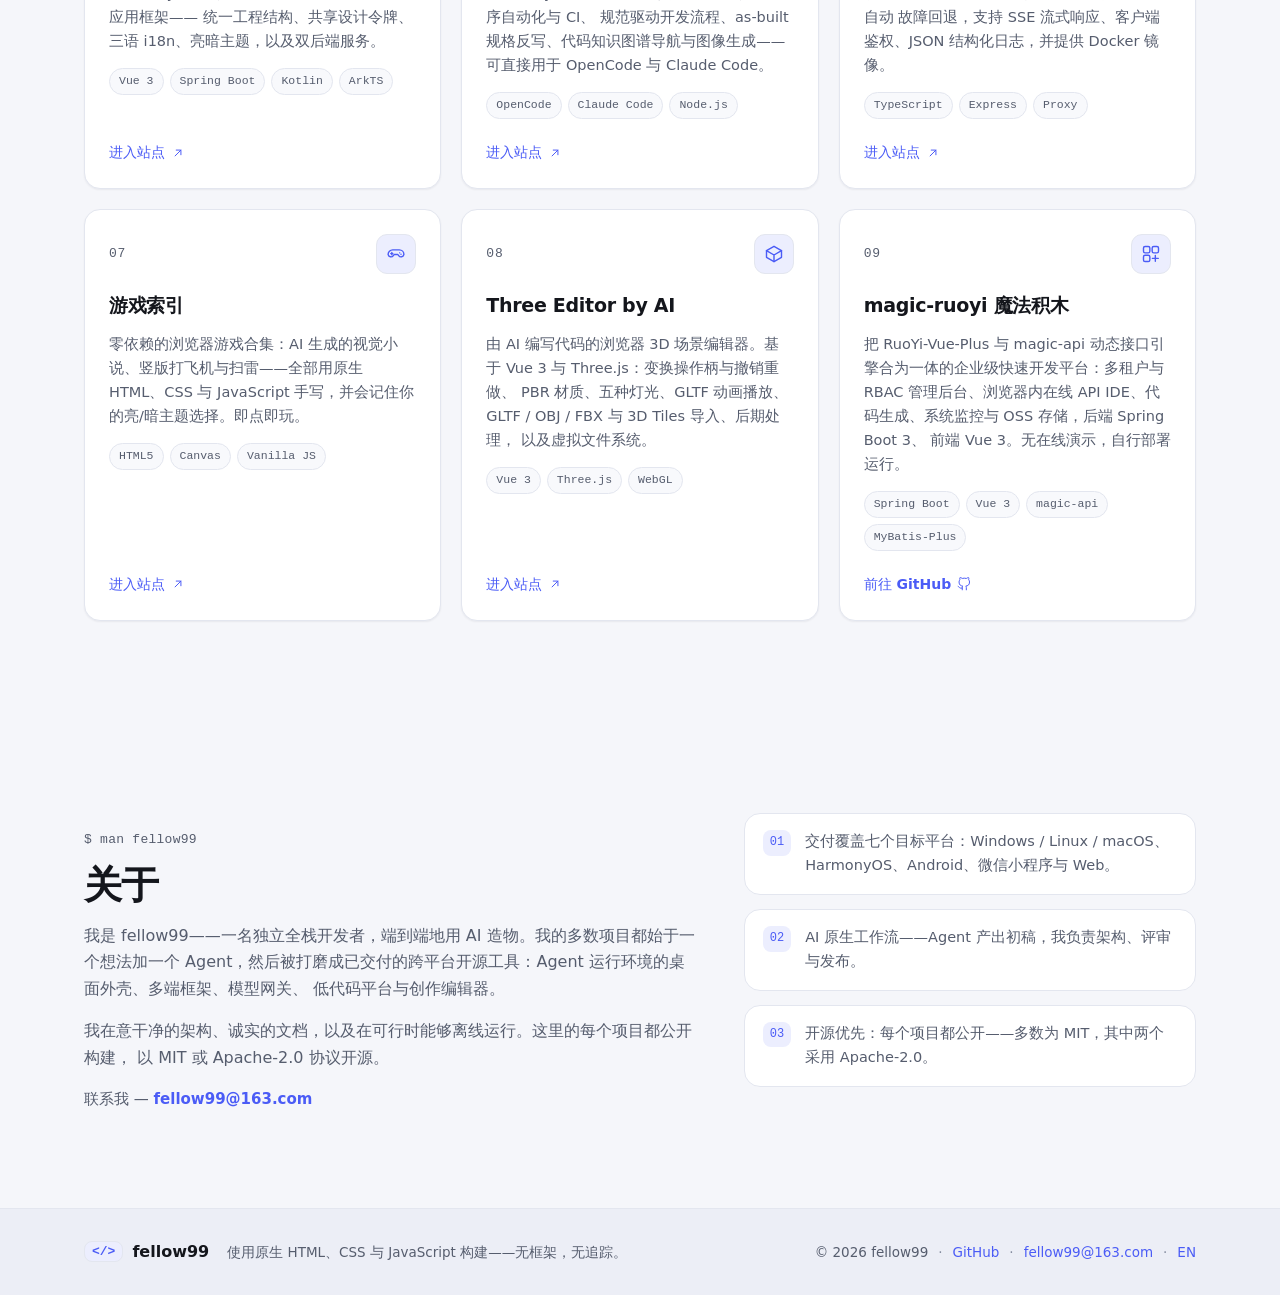
==== commit baca57ac: "feat: expand bilingual homepage hub from six to nine projects - Reorder and extend cards to entries " ====
--- a/index_zh.html
+++ b/index_zh.html
@@ -55,6 +55,15 @@
     <path d="M12 2.8 21 8v8l-9 5.2L3 16V8l9-5.2Z"/>
     <path d="m3 8 9 5.2L21 8M12 13.2V21"/>
   </symbol>
+  <symbol id="i-blocks" viewBox="0 0 24 24">
+    <rect x="3" y="3" width="7.6" height="7.6" rx="1.9"/>
+    <rect x="13.4" y="3" width="7.6" height="7.6" rx="1.9"/>
+    <rect x="3" y="13.4" width="7.6" height="7.6" rx="1.9"/>
+    <path d="M17.2 13.6v7.2M13.6 17.2h7.2"/>
+  </symbol>
+  <symbol id="i-github" viewBox="0 0 24 24">
+    <path d="M9 19c-5 1.5-5-2.5-7-3m14 6v-3.87a3.37 3.37 0 0 0-.94-2.61c3.14-.35 6.44-1.54 6.44-7A5.44 5.44 0 0 0 20 4.77 5.07 5.07 0 0 0 19.91 1S18.73.65 16 2.48a13.38 13.38 0 0 0-7 0C6.27.65 5.09 1 5.09 1A5.07 5.07 0 0 0 5 4.77a5.44 5.44 0 0 0-1.5 3.78c0 5.42 3.3 6.61 6.44 7A3.37 3.37 0 0 0 9 18.13V22"/>
+  </symbol>
   <symbol id="i-sun" viewBox="0 0 24 24">
     <circle cx="12" cy="12" r="4.2"/>
     <path d="M12 2.5v2.2M12 19.3v2.2M2.5 12h2.2M19.3 12h2.2M5.2 5.2l1.6 1.6M17.2 17.2l1.6 1.6M18.8 5.2l-1.6 1.6M6.8 17.2l-1.6 1.6"/>
@@ -105,9 +114,9 @@
       <h1 class="hero-title reveal">fellow99</h1>
       <p class="hero-role reveal">全栈开发者 · 用 AI 打造跨桌面、Web 与移动端的工具</p>
       <p class="hero-lede reveal">
-        我设计、开发并发布把 AI Agent 真正用起来的开源产品——从 Electron 与 HarmonyOS 桌面端，
-        到贯通五端的业务框架、大模型网关、可复用技能库与 3D 场景编辑器。Agent 负责初稿，
-        我来把握架构、评审与发布。
+        我设计、开发并发布把 AI Agent 真正用起来的开源产品——三款 Agent 运行环境的原生桌面外壳、
+        贯通五端的业务框架、OpenAI 兼容的大模型网关、可复用技能库、低代码企业平台、3D 场景编辑器，
+        以及一个轻量游戏合集。Agent 负责初稿，我来把握架构、评审与发布。
       </p>
 
       <div class="hero-actions reveal">
@@ -119,8 +128,8 @@
       </div>
 
       <ul class="stat-strip reveal">
-        <li><span class="stat-num">6</span><span class="stat-label">个开源项目</span></li>
-        <li><span class="stat-num">5</span><span class="stat-label">个平台目标</span></li>
+        <li><span class="stat-num">9</span><span class="stat-label">个开源项目</span></li>
+        <li><span class="stat-num">7</span><span class="stat-label">个平台目标</span></li>
         <li><span class="stat-num">100%</span><span class="stat-label">AI 原生工作流</span></li>
       </ul>
     </div>
@@ -131,7 +140,7 @@
       <header class="section-head reveal">
         <p class="eyebrow">$ ls -1 projects/</p>
         <h2 class="section-title">项目</h2>
-        <p class="section-lede">六个独立开源项目——每一个都已上线，每一个都是一扇门。</p>
+        <p class="section-lede">九个独立开源项目——八个有线上站点，一个在 GitHub。每一个都是一扇门。</p>
       </header>
 
       <div class="project-grid">
@@ -139,28 +148,69 @@
         <a class="project-card reveal" href="https://fellow99.github.io/dsh-desktop-website/" target="_blank" rel="noopener">
           <div class="card-top">
             <span class="card-index">01</span>
-            <svg class="card-icon icon" aria-hidden="true"><use href="#i-desktop"></use></svg>
+            <span class="card-icon card-icon-logo">
+              <img src="assets/logos/dsh-desktop.svg" alt="" width="22" height="22">
+            </span>
           </div>
           <h3 class="card-title">DSH Desktop</h3>
           <p class="card-desc">
-            把开源 AI Agent 运行环境 DeepSeek Harness 装进桌面。Electron 外壳覆盖 Windows、Linux 与
-            macOS，并移植到 HarmonyOS 2in1 / 平板——复用官方 Web UI，零上游改动。
-          </p>
-          <ul class="card-tags">
-            <li>Electron</li><li>HarmonyOS</li><li>ArkTS</li><li>Node.js</li>
+            把开源 AI Agent 运行环境 DeepSeek Harness 装进桌面。官方 dsh Web UI 原样运行在 Electron
+            外壳中，覆盖 Windows、Linux 与 macOS——本地进程内宿主、系统托盘与原生通知——另有插件市场
+            与 HarmonyOS 版本。
+          </p>
+          <ul class="card-tags">
+            <li>Electron</li><li>DeepSeek Harness</li><li>HarmonyOS</li>
+          </ul>
+          <span class="card-link">进入站点 <svg class="icon" aria-hidden="true"><use href="#i-external"></use></svg></span>
+        </a>
+
+        <a class="project-card reveal" href="https://fellow99.github.io/pi-desktop-website/" target="_blank" rel="noopener">
+          <div class="card-top">
+            <span class="card-index">02</span>
+            <span class="card-icon card-icon-logo">
+              <img src="assets/logos/pi-desktop.svg" alt="" width="22" height="22">
+            </span>
+          </div>
+          <h3 class="card-title">Pi Desktop</h3>
+          <p class="card-desc">
+            Pi Agent 运行环境的 Electron 外壳——上游 Pi 与 Pi Web 100% 原样，零上游改动。Next.js
+            服务跑在应用主进程内，因此你现有的 <code>~/.pi</code> 会话、凭据与扩展都能直接沿用。
+            覆盖 Windows、macOS、Linux 与 HarmonyOS。
+          </p>
+          <ul class="card-tags">
+            <li>Electron</li><li>Next.js</li><li>Pi harness</li><li>HarmonyOS</li>
+          </ul>
+          <span class="card-link">进入站点 <svg class="icon" aria-hidden="true"><use href="#i-external"></use></svg></span>
+        </a>
+
+        <a class="project-card reveal" href="https://fellow99.github.io/oc-desktop-website/" target="_blank" rel="noopener">
+          <div class="card-top">
+            <span class="card-index">03</span>
+            <span class="card-icon card-icon-logo">
+              <img src="assets/logos/oc-desktop.svg" alt="" width="22" height="22">
+            </span>
+          </div>
+          <h3 class="card-title">OC Desktop</h3>
+          <p class="card-desc">
+            opencode 的桌面形态。Windows、Linux 与 macOS 使用官方上游 opencode 发行版；HarmonyOS
+            2in1 / 平板由本项目以第三方移植提供——在缺少 PTY 的平台上改用纯 JavaScript 工具实现，
+            并支持端侧会话持久化与签名 HAP。
+          </p>
+          <ul class="card-tags">
+            <li>Electron</li><li>opencode</li><li>HarmonyOS</li>
           </ul>
           <span class="card-link">进入站点 <svg class="icon" aria-hidden="true"><use href="#i-external"></use></svg></span>
         </a>
 
         <a class="project-card reveal" href="https://fellow99.github.io/tpl-website/" target="_blank" rel="noopener">
           <div class="card-top">
-            <span class="card-index">02</span>
+            <span class="card-index">04</span>
             <svg class="card-icon icon" aria-hidden="true"><use href="#i-layers"></use></svg>
           </div>
           <h3 class="card-title">TPL 多端框架</h3>
           <p class="card-desc">
-            一套骨架，贯通五端。多端业务应用框架，覆盖 Web、Android、HarmonyOS、微信小程序与管理后台——
-            统一工程结构、共享设计令牌与双后端服务。
+            一套骨架，贯通五端。覆盖 Web、Android、HarmonyOS、微信小程序与管理后台的业务应用框架——
+            统一工程结构、共享设计令牌、三语 i18n、亮暗主题，以及双后端服务。
           </p>
           <ul class="card-tags">
             <li>Vue 3</li><li>Spring Boot</li><li>Kotlin</li><li>ArkTS</li>
@@ -170,13 +220,14 @@
 
         <a class="project-card reveal" href="https://fellow99.github.io/fellow99-skills/" target="_blank" rel="noopener">
           <div class="card-top">
-            <span class="card-index">03</span>
+            <span class="card-index">05</span>
             <svg class="card-icon icon" aria-hidden="true"><use href="#i-spark"></use></svg>
           </div>
           <h3 class="card-title">fellow99 技能集</h3>
           <p class="card-desc">
-            可复用的 AI Agent 技能库：HarmonyOS 开发与真机测试、小程序自动化与 CI、图像生成、
-            代码知识图谱导航与规范驱动开发流程。
+            十一个可复用的 AI Agent 技能：HarmonyOS 开发与 hdc 真机测试、微信小程序自动化与 CI、
+            规范驱动开发流程、as-built 规格反写、代码知识图谱导航与图像生成——可直接用于 OpenCode
+            与 Claude Code。
           </p>
           <ul class="card-tags">
             <li>OpenCode</li><li>Claude Code</li><li>Node.js</li>
@@ -186,13 +237,13 @@
 
         <a class="project-card reveal" href="https://fellow99.github.io/llm-router/" target="_blank" rel="noopener">
           <div class="card-top">
-            <span class="card-index">04</span>
+            <span class="card-index">06</span>
             <svg class="card-icon icon" aria-hidden="true"><use href="#i-route"></use></svg>
           </div>
           <h3 class="card-title">LLM Router 大模型路由</h3>
           <p class="card-desc">
-            OpenAI 兼容网关，用一个端点聚合多家模型服务：前缀路由、模型别名、加权负载均衡与
-            故障自动回退，支持流式响应与结构化日志。
+            OpenAI 兼容网关，用一个端点聚合多家模型服务：前缀路由、模型别名、加权负载均衡与自动
+            故障回退，支持 SSE 流式响应、客户端鉴权、JSON 结构化日志，并提供 Docker 镜像。
           </p>
           <ul class="card-tags">
             <li>TypeScript</li><li>Express</li><li>Proxy</li>
@@ -202,13 +253,13 @@
 
         <a class="project-card reveal" href="https://fellow99.github.io/games-index/" target="_blank" rel="noopener">
           <div class="card-top">
-            <span class="card-index">05</span>
+            <span class="card-index">07</span>
             <svg class="card-icon icon" aria-hidden="true"><use href="#i-gamepad"></use></svg>
           </div>
           <h3 class="card-title">游戏索引</h3>
           <p class="card-desc">
             零依赖的浏览器游戏合集：AI 生成的视觉小说、竖版打飞机与扫雷——全部用原生 HTML、CSS 与
-            JavaScript 手写。即点即玩。
+            JavaScript 手写，并会记住你的亮/暗主题选择。即点即玩。
           </p>
           <ul class="card-tags">
             <li>HTML5</li><li>Canvas</li><li>Vanilla JS</li>
@@ -218,18 +269,36 @@
 
         <a class="project-card reveal" href="https://fellow99.github.io/three-editor-by-ai/" target="_blank" rel="noopener">
           <div class="card-top">
-            <span class="card-index">06</span>
+            <span class="card-index">08</span>
             <svg class="card-icon icon" aria-hidden="true"><use href="#i-cube"></use></svg>
           </div>
           <h3 class="card-title">Three Editor by AI</h3>
           <p class="card-desc">
-            全程由 AI 编写代码的 3D 场景编辑器。基于 Vue 3 与 Three.js：对象变换、材质与灯光、
-            动画播放、GLTF / OBJ / FBX 导入以及虚拟文件系统。
+            由 AI 编写代码的浏览器 3D 场景编辑器。基于 Vue 3 与 Three.js：变换操作柄与撤销重做、
+            PBR 材质、五种灯光、GLTF 动画播放、GLTF / OBJ / FBX 与 3D Tiles 导入、后期处理，
+            以及虚拟文件系统。
           </p>
           <ul class="card-tags">
             <li>Vue 3</li><li>Three.js</li><li>WebGL</li>
           </ul>
           <span class="card-link">进入站点 <svg class="icon" aria-hidden="true"><use href="#i-external"></use></svg></span>
+        </a>
+
+        <a class="project-card reveal" href="https://github.com/fellow99/magic-ruoyi" target="_blank" rel="noopener">
+          <div class="card-top">
+            <span class="card-index">09</span>
+            <svg class="card-icon icon" aria-hidden="true"><use href="#i-blocks"></use></svg>
+          </div>
+          <h3 class="card-title">magic-ruoyi 魔法积木</h3>
+          <p class="card-desc">
+            把 RuoYi-Vue-Plus 与 magic-api 动态接口引擎合为一体的企业级快速开发平台：多租户与 RBAC
+            管理后台、浏览器内在线 API IDE、代码生成、系统监控与 OSS 存储，后端 Spring Boot 3、
+            前端 Vue 3。无在线演示，自行部署运行。
+          </p>
+          <ul class="card-tags">
+            <li>Spring Boot</li><li>Vue 3</li><li>magic-api</li><li>MyBatis-Plus</li>
+          </ul>
+          <span class="card-link">前往 GitHub <svg class="icon" aria-hidden="true"><use href="#i-github"></use></svg></span>
         </a>
 
       </div>
@@ -243,11 +312,12 @@
         <h2 class="section-title">关于</h2>
         <p>
           我是 fellow99——一名独立全栈开发者，端到端地用 AI 造物。我的多数项目都始于一个想法加一个
-          Agent，然后被打磨成已交付的跨平台开源工具：桌面外壳、多端框架、模型网关与创作编辑器。
+          Agent，然后被打磨成已交付的跨平台开源工具：Agent 运行环境的桌面外壳、多端框架、模型网关、
+          低代码平台与创作编辑器。
         </p>
         <p>
-          我在意干净的架构、诚实的文档，以及在可行时能够离线运行。这里的每个项目都以 MIT 协议开源，
-          全程公开构建。
+          我在意干净的架构、诚实的文档，以及在可行时能够离线运行。这里的每个项目都公开构建，
+          以 MIT 或 Apache-2.0 协议开源。
         </p>
         <p class="about-contact">
           联系我 — <a href="mailto:fellow99@163.com">fellow99@163.com</a>
@@ -257,7 +327,7 @@
       <ul class="fact-list reveal">
         <li>
           <span class="fact-mark" aria-hidden="true">01</span>
-          <span class="fact-text">交付覆盖五个目标平台：Windows / Linux / macOS、HarmonyOS、Android、微信小程序与 Web。</span>
+          <span class="fact-text">交付覆盖七个目标平台：Windows / Linux / macOS、HarmonyOS、Android、微信小程序与 Web。</span>
         </li>
         <li>
           <span class="fact-mark" aria-hidden="true">02</span>
@@ -265,7 +335,7 @@
         </li>
         <li>
           <span class="fact-mark" aria-hidden="true">03</span>
-          <span class="fact-text">开源优先：每个项目都公开且采用 MIT 协议。</span>
+          <span class="fact-text">开源优先：每个项目都公开——多数为 MIT，其中两个采用 Apache-2.0。</span>
         </li>
       </ul>
     </div>
--- a/assets/style.css
+++ b/assets/style.css
@@ -425,12 +425,25 @@
   color: var(--accent);
 }
 
+/* Logo-backed card icons: the brand mark shipped by the project itself.
+   The 22px inner box matches the padding of the sprite icons above. */
+.card-icon-logo { display: grid; place-items: center; }
+.card-icon-logo img { width: 22px; height: 22px; }
+
 .card-title {
   font-size: 19px;
   font-weight: 650;
   letter-spacing: -0.015em;
 }
 .card-desc { font-size: 14.5px; color: var(--muted); }
+.card-desc code {
+  font-family: var(--font-mono);
+  font-size: 0.9em;
+  padding: 1px 5px;
+  border-radius: 6px;
+  background: var(--surface-2);
+  border: 1px solid var(--hairline);
+}
 
 .card-tags {
   display: flex;
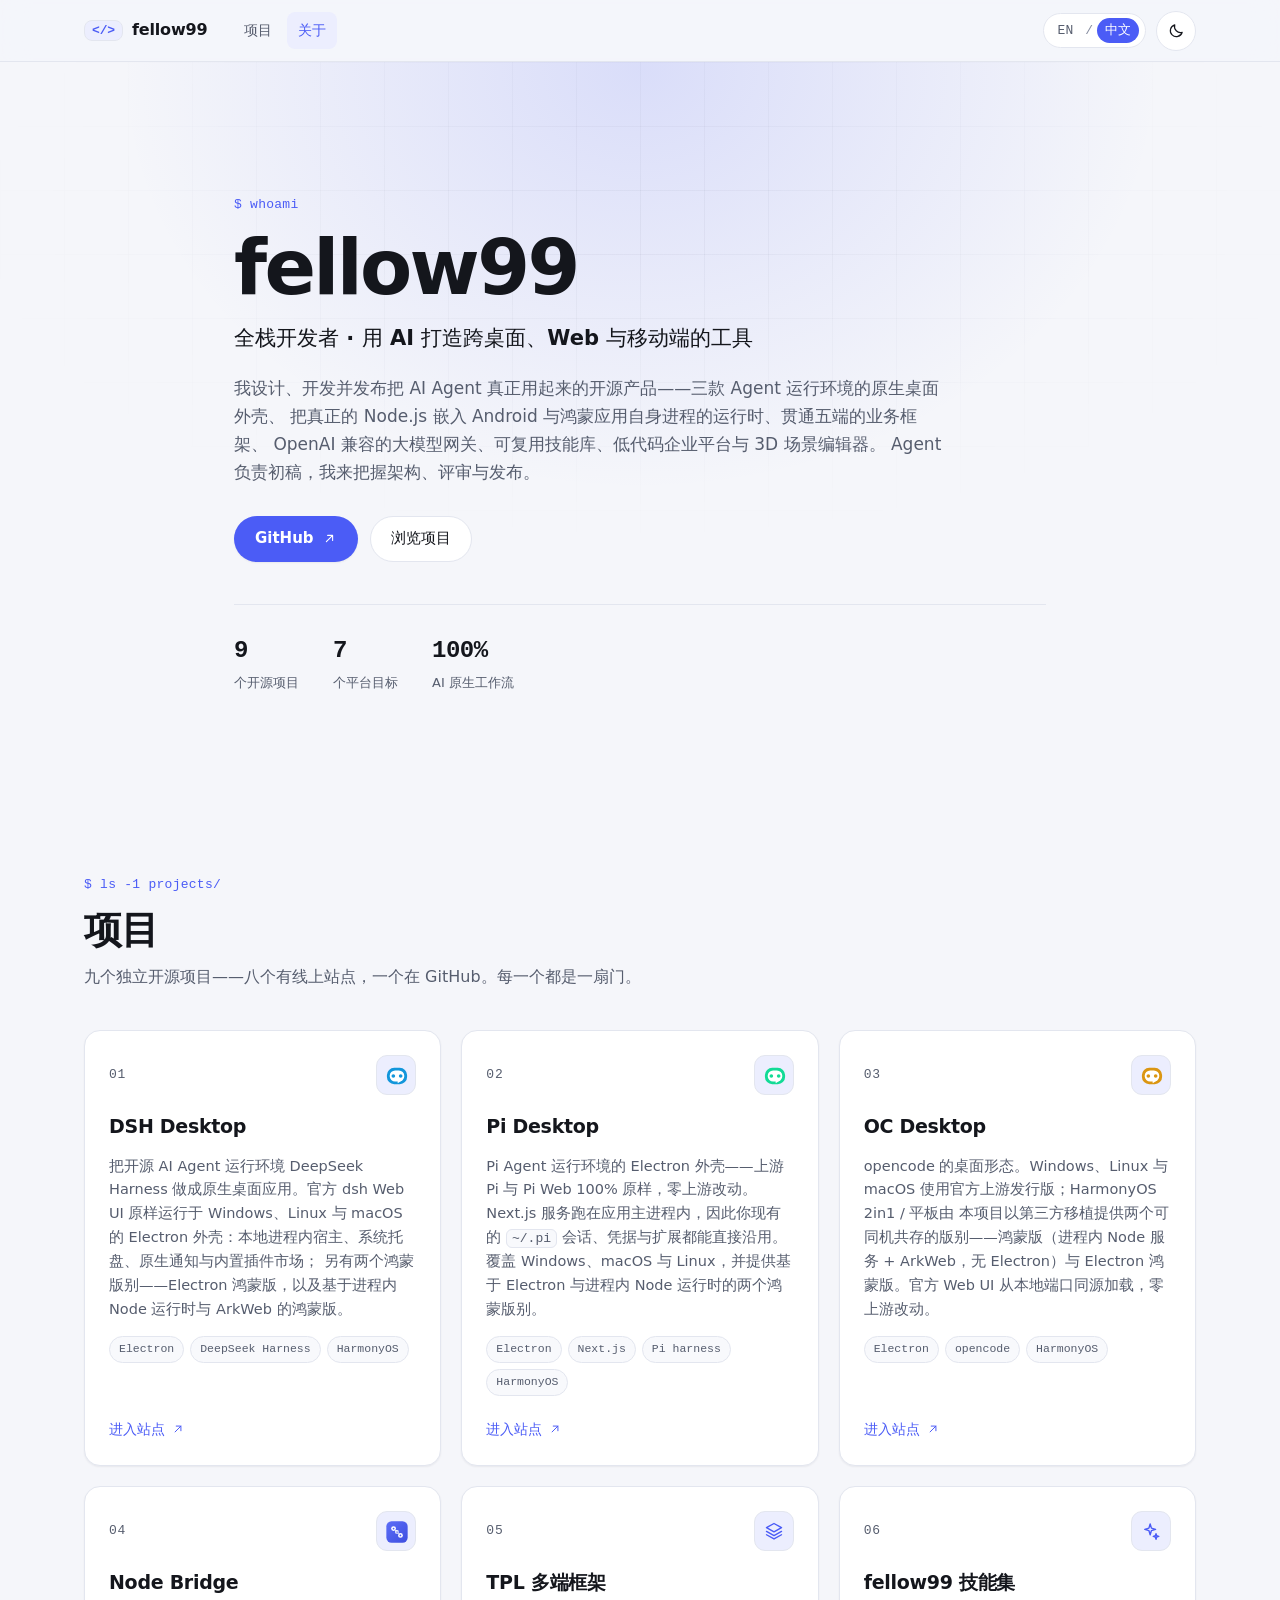
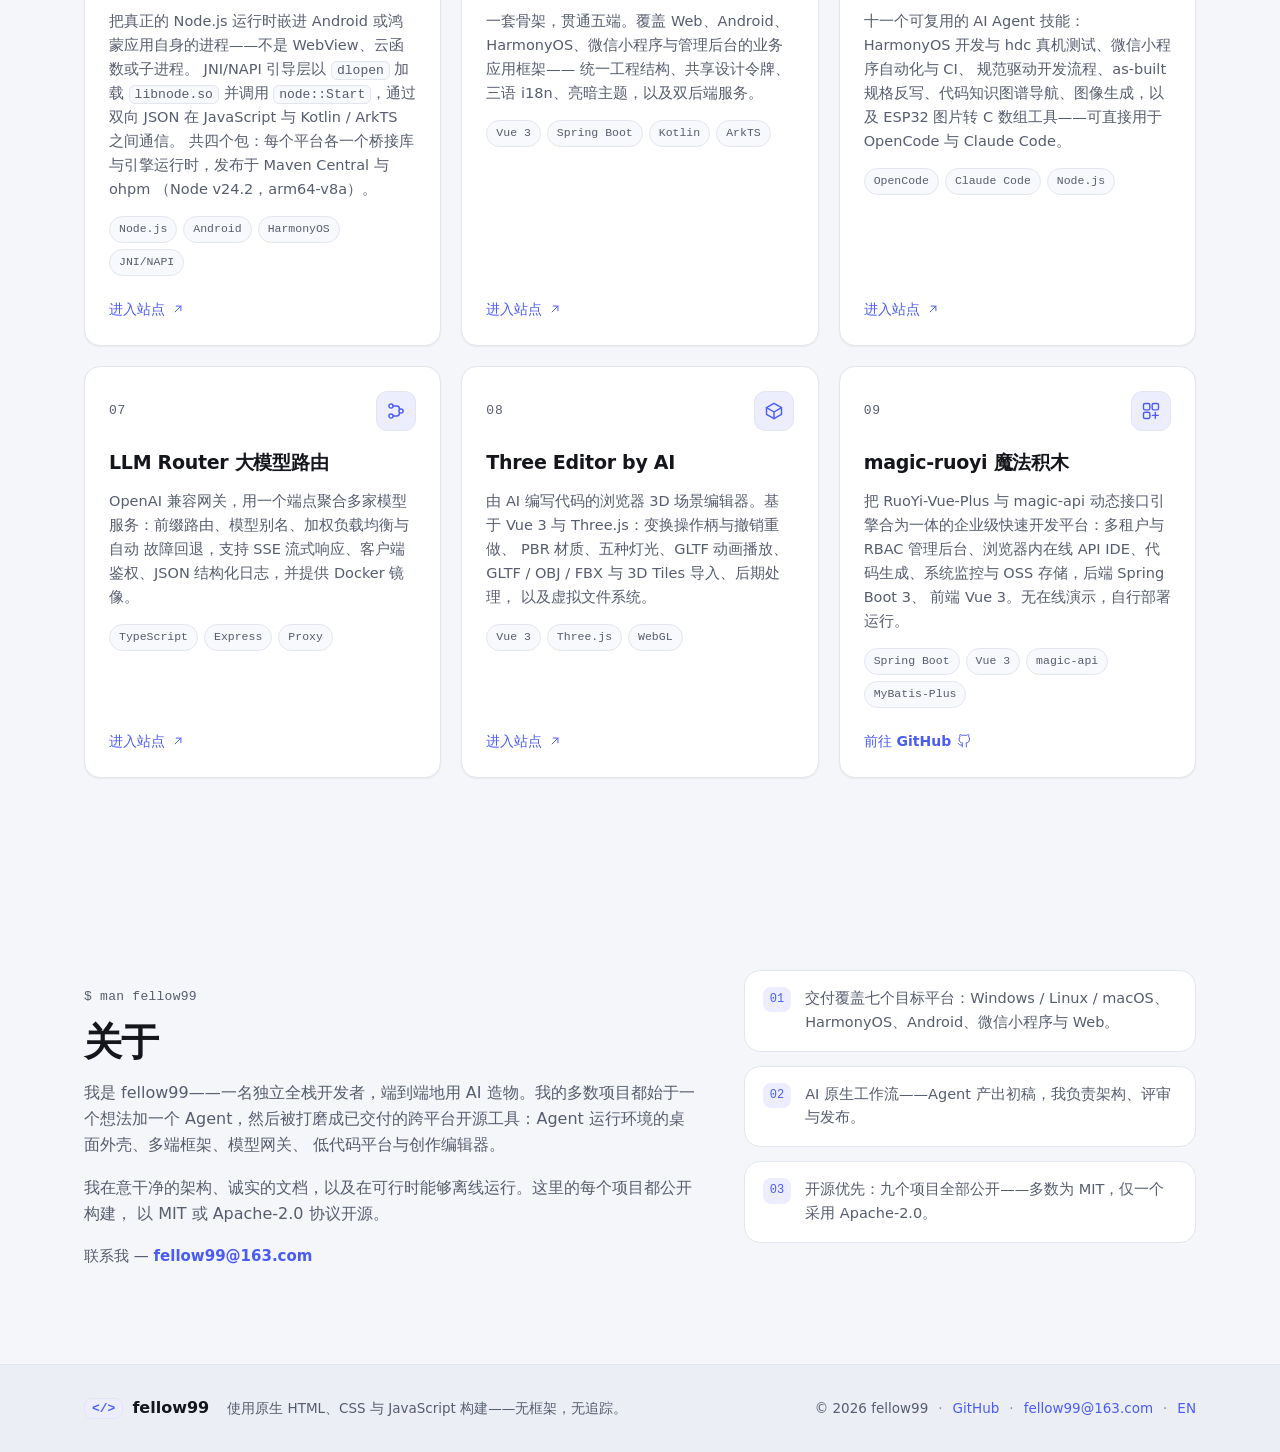
==== commit e278f348: "feat: add Node Bridge entry and refresh homepage project cards - add Node Bridge as project #04 with" ====
--- a/index_zh.html
+++ b/index_zh.html
@@ -47,10 +47,6 @@
     <circle cx="18" cy="12" r="2.5"/>
     <path d="M8.5 6H13a3 3 0 0 1 3 3v.5M8.5 18H13a3 3 0 0 0 3-3v-.5"/>
   </symbol>
-  <symbol id="i-gamepad" viewBox="0 0 24 24">
-    <path d="M8 7h8a5.5 5.5 0 0 1 5.5 5.5A3.5 3.5 0 0 1 15.2 14L14 12.5h-4L8.8 14A3.5 3.5 0 0 1 2.5 12.5 5.5 5.5 0 0 1 8 7Z"/>
-    <path d="M7 10.2v2.6M5.7 11.5h2.6M16.4 10.6h.01M18 12.2h.01"/>
-  </symbol>
   <symbol id="i-cube" viewBox="0 0 24 24">
     <path d="M12 2.8 21 8v8l-9 5.2L3 16V8l9-5.2Z"/>
     <path d="m3 8 9 5.2L21 8M12 13.2V21"/>
@@ -115,8 +111,9 @@
       <p class="hero-role reveal">全栈开发者 · 用 AI 打造跨桌面、Web 与移动端的工具</p>
       <p class="hero-lede reveal">
         我设计、开发并发布把 AI Agent 真正用起来的开源产品——三款 Agent 运行环境的原生桌面外壳、
-        贯通五端的业务框架、OpenAI 兼容的大模型网关、可复用技能库、低代码企业平台、3D 场景编辑器，
-        以及一个轻量游戏合集。Agent 负责初稿，我来把握架构、评审与发布。
+        把真正的 Node.js 嵌入 Android 与鸿蒙应用自身进程的运行时、贯通五端的业务框架、
+        OpenAI 兼容的大模型网关、可复用技能库、低代码企业平台与 3D 场景编辑器。
+        Agent 负责初稿，我来把握架构、评审与发布。
       </p>
 
       <div class="hero-actions reveal">
@@ -154,9 +151,9 @@
           </div>
           <h3 class="card-title">DSH Desktop</h3>
           <p class="card-desc">
-            把开源 AI Agent 运行环境 DeepSeek Harness 装进桌面。官方 dsh Web UI 原样运行在 Electron
-            外壳中，覆盖 Windows、Linux 与 macOS——本地进程内宿主、系统托盘与原生通知——另有插件市场
-            与 HarmonyOS 版本。
+            把开源 AI Agent 运行环境 DeepSeek Harness 做成原生桌面应用。官方 dsh Web UI 原样运行于
+            Windows、Linux 与 macOS 的 Electron 外壳：本地进程内宿主、系统托盘、原生通知与内置插件市场；
+            另有两个鸿蒙版别——Electron 鸿蒙版，以及基于进程内 Node 运行时与 ArkWeb 的鸿蒙版。
           </p>
           <ul class="card-tags">
             <li>Electron</li><li>DeepSeek Harness</li><li>HarmonyOS</li>
@@ -175,7 +172,7 @@
           <p class="card-desc">
             Pi Agent 运行环境的 Electron 外壳——上游 Pi 与 Pi Web 100% 原样，零上游改动。Next.js
             服务跑在应用主进程内，因此你现有的 <code>~/.pi</code> 会话、凭据与扩展都能直接沿用。
-            覆盖 Windows、macOS、Linux 与 HarmonyOS。
+            覆盖 Windows、macOS 与 Linux，并提供基于 Electron 与进程内 Node 运行时的两个鸿蒙版别。
           </p>
           <ul class="card-tags">
             <li>Electron</li><li>Next.js</li><li>Pi harness</li><li>HarmonyOS</li>
@@ -192,9 +189,9 @@
           </div>
           <h3 class="card-title">OC Desktop</h3>
           <p class="card-desc">
-            opencode 的桌面形态。Windows、Linux 与 macOS 使用官方上游 opencode 发行版；HarmonyOS
-            2in1 / 平板由本项目以第三方移植提供——在缺少 PTY 的平台上改用纯 JavaScript 工具实现，
-            并支持端侧会话持久化与签名 HAP。
+            opencode 的桌面形态。Windows、Linux 与 macOS 使用官方上游发行版；HarmonyOS 2in1 / 平板由
+            本项目以第三方移植提供两个可同机共存的版别——鸿蒙版（进程内 Node 服务 + ArkWeb，无
+            Electron）与 Electron 鸿蒙版。官方 Web UI 从本地端口同源加载，零上游改动。
           </p>
           <ul class="card-tags">
             <li>Electron</li><li>opencode</li><li>HarmonyOS</li>
@@ -202,9 +199,30 @@
           <span class="card-link">进入站点 <svg class="icon" aria-hidden="true"><use href="#i-external"></use></svg></span>
         </a>
 
+        <a class="project-card reveal" href="https://fellow99.github.io/node-bridge-website/" target="_blank" rel="noopener">
+          <div class="card-top">
+            <span class="card-index">04</span>
+            <span class="card-icon card-icon-logo">
+              <img src="assets/logos/node-bridge.svg" alt="" width="22" height="22">
+            </span>
+          </div>
+          <h3 class="card-title">Node Bridge</h3>
+          <p class="card-desc">
+            把真正的 Node.js 运行时嵌进 Android 或鸿蒙应用自身的进程——不是 WebView、云函数或子进程。
+            JNI/NAPI 引导层以 <code>dlopen</code> 加载 <code>libnode.so</code> 并调用
+            <code>node::Start</code>，通过双向 JSON 在 JavaScript 与 Kotlin / ArkTS 之间通信。
+            共四个包：每个平台各一个桥接库与引擎运行时，发布于 Maven Central 与 ohpm
+            （Node v24.2，arm64-v8a）。
+          </p>
+          <ul class="card-tags">
+            <li>Node.js</li><li>Android</li><li>HarmonyOS</li><li>JNI/NAPI</li>
+          </ul>
+          <span class="card-link">进入站点 <svg class="icon" aria-hidden="true"><use href="#i-external"></use></svg></span>
+        </a>
+
         <a class="project-card reveal" href="https://fellow99.github.io/tpl-website/" target="_blank" rel="noopener">
           <div class="card-top">
-            <span class="card-index">04</span>
+            <span class="card-index">05</span>
             <svg class="card-icon icon" aria-hidden="true"><use href="#i-layers"></use></svg>
           </div>
           <h3 class="card-title">TPL 多端框架</h3>
@@ -220,14 +238,14 @@
 
         <a class="project-card reveal" href="https://fellow99.github.io/fellow99-skills/" target="_blank" rel="noopener">
           <div class="card-top">
-            <span class="card-index">05</span>
+            <span class="card-index">06</span>
             <svg class="card-icon icon" aria-hidden="true"><use href="#i-spark"></use></svg>
           </div>
           <h3 class="card-title">fellow99 技能集</h3>
           <p class="card-desc">
             十一个可复用的 AI Agent 技能：HarmonyOS 开发与 hdc 真机测试、微信小程序自动化与 CI、
-            规范驱动开发流程、as-built 规格反写、代码知识图谱导航与图像生成——可直接用于 OpenCode
-            与 Claude Code。
+            规范驱动开发流程、as-built 规格反写、代码知识图谱导航、图像生成，以及 ESP32 图片转
+            C 数组工具——可直接用于 OpenCode 与 Claude Code。
           </p>
           <ul class="card-tags">
             <li>OpenCode</li><li>Claude Code</li><li>Node.js</li>
@@ -237,7 +255,7 @@
 
         <a class="project-card reveal" href="https://fellow99.github.io/llm-router/" target="_blank" rel="noopener">
           <div class="card-top">
-            <span class="card-index">06</span>
+            <span class="card-index">07</span>
             <svg class="card-icon icon" aria-hidden="true"><use href="#i-route"></use></svg>
           </div>
           <h3 class="card-title">LLM Router 大模型路由</h3>
@@ -247,22 +265,6 @@
           </p>
           <ul class="card-tags">
             <li>TypeScript</li><li>Express</li><li>Proxy</li>
-          </ul>
-          <span class="card-link">进入站点 <svg class="icon" aria-hidden="true"><use href="#i-external"></use></svg></span>
-        </a>
-
-        <a class="project-card reveal" href="https://fellow99.github.io/games-index/" target="_blank" rel="noopener">
-          <div class="card-top">
-            <span class="card-index">07</span>
-            <svg class="card-icon icon" aria-hidden="true"><use href="#i-gamepad"></use></svg>
-          </div>
-          <h3 class="card-title">游戏索引</h3>
-          <p class="card-desc">
-            零依赖的浏览器游戏合集：AI 生成的视觉小说、竖版打飞机与扫雷——全部用原生 HTML、CSS 与
-            JavaScript 手写，并会记住你的亮/暗主题选择。即点即玩。
-          </p>
-          <ul class="card-tags">
-            <li>HTML5</li><li>Canvas</li><li>Vanilla JS</li>
           </ul>
           <span class="card-link">进入站点 <svg class="icon" aria-hidden="true"><use href="#i-external"></use></svg></span>
         </a>
@@ -335,7 +337,7 @@
         </li>
         <li>
           <span class="fact-mark" aria-hidden="true">03</span>
-          <span class="fact-text">开源优先：每个项目都公开——多数为 MIT，其中两个采用 Apache-2.0。</span>
+          <span class="fact-text">开源优先：九个项目全部公开——多数为 MIT，仅一个采用 Apache-2.0。</span>
         </li>
       </ul>
     </div>
